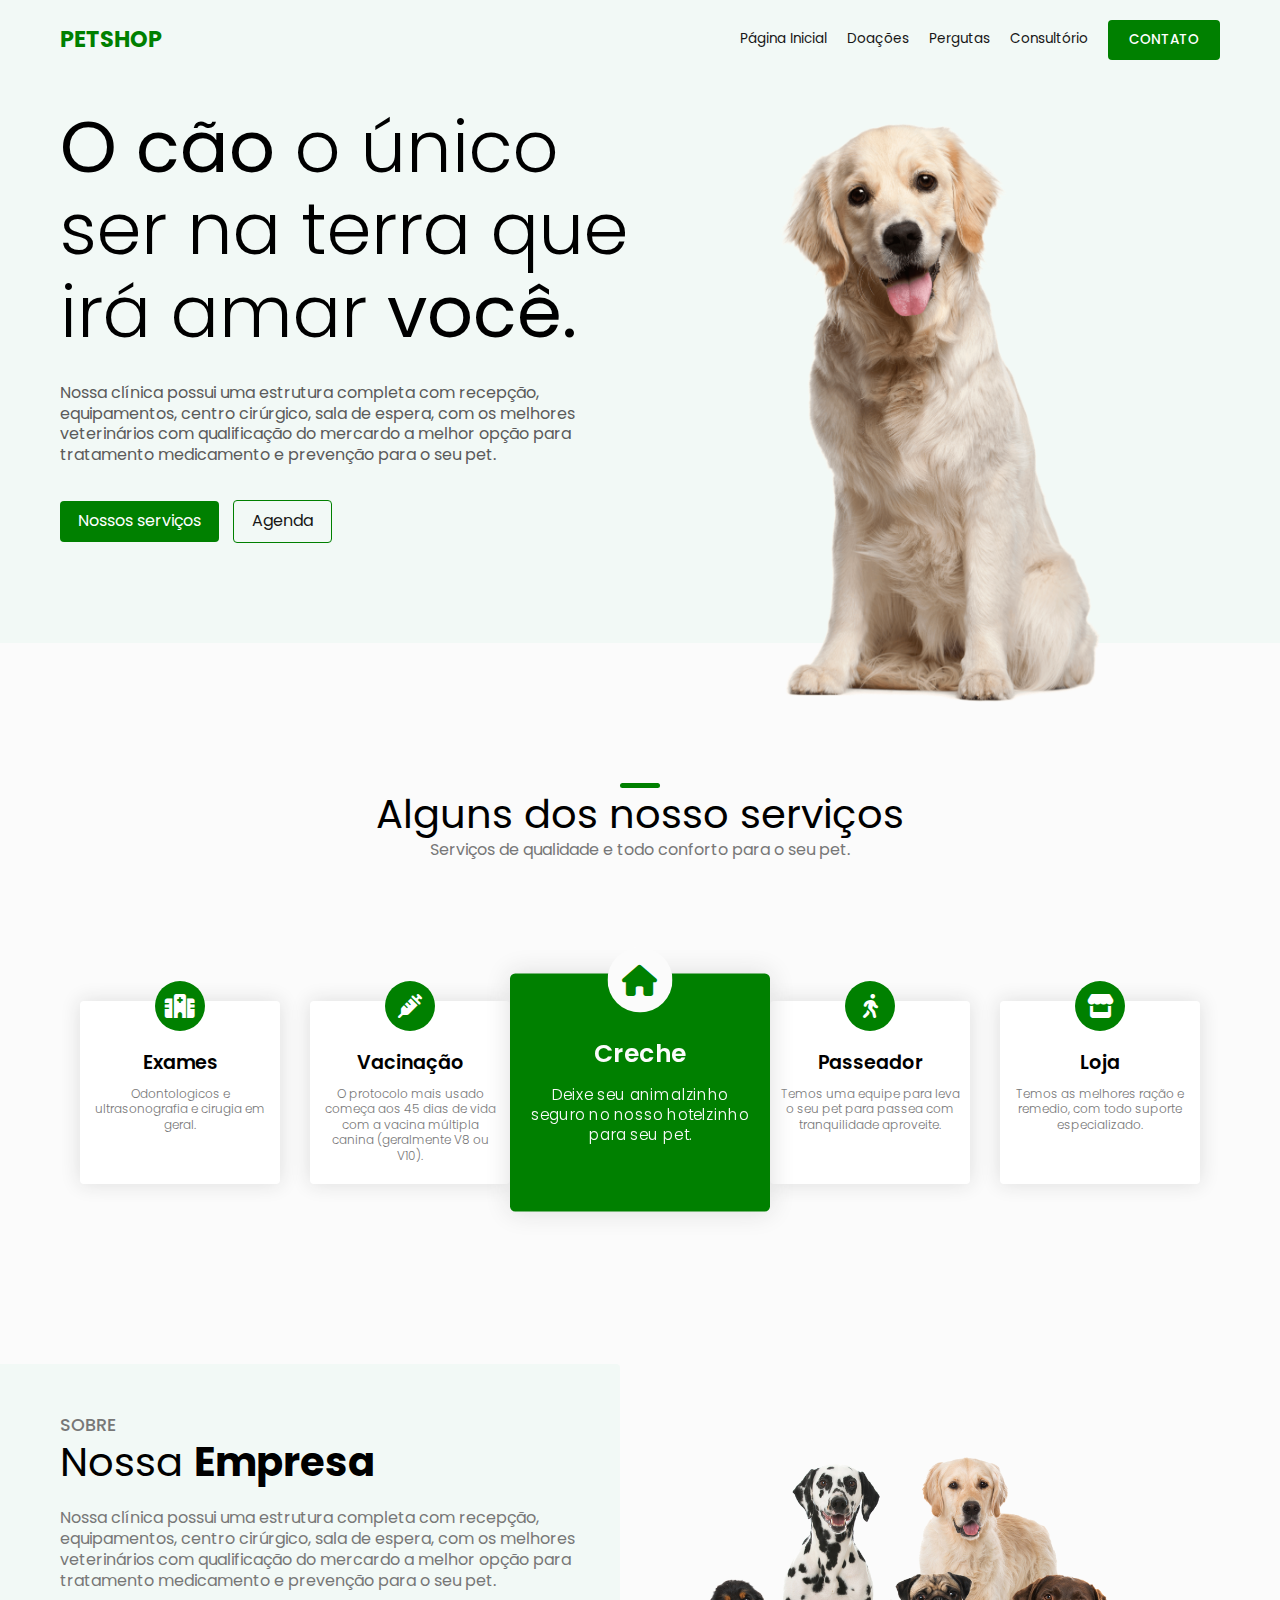
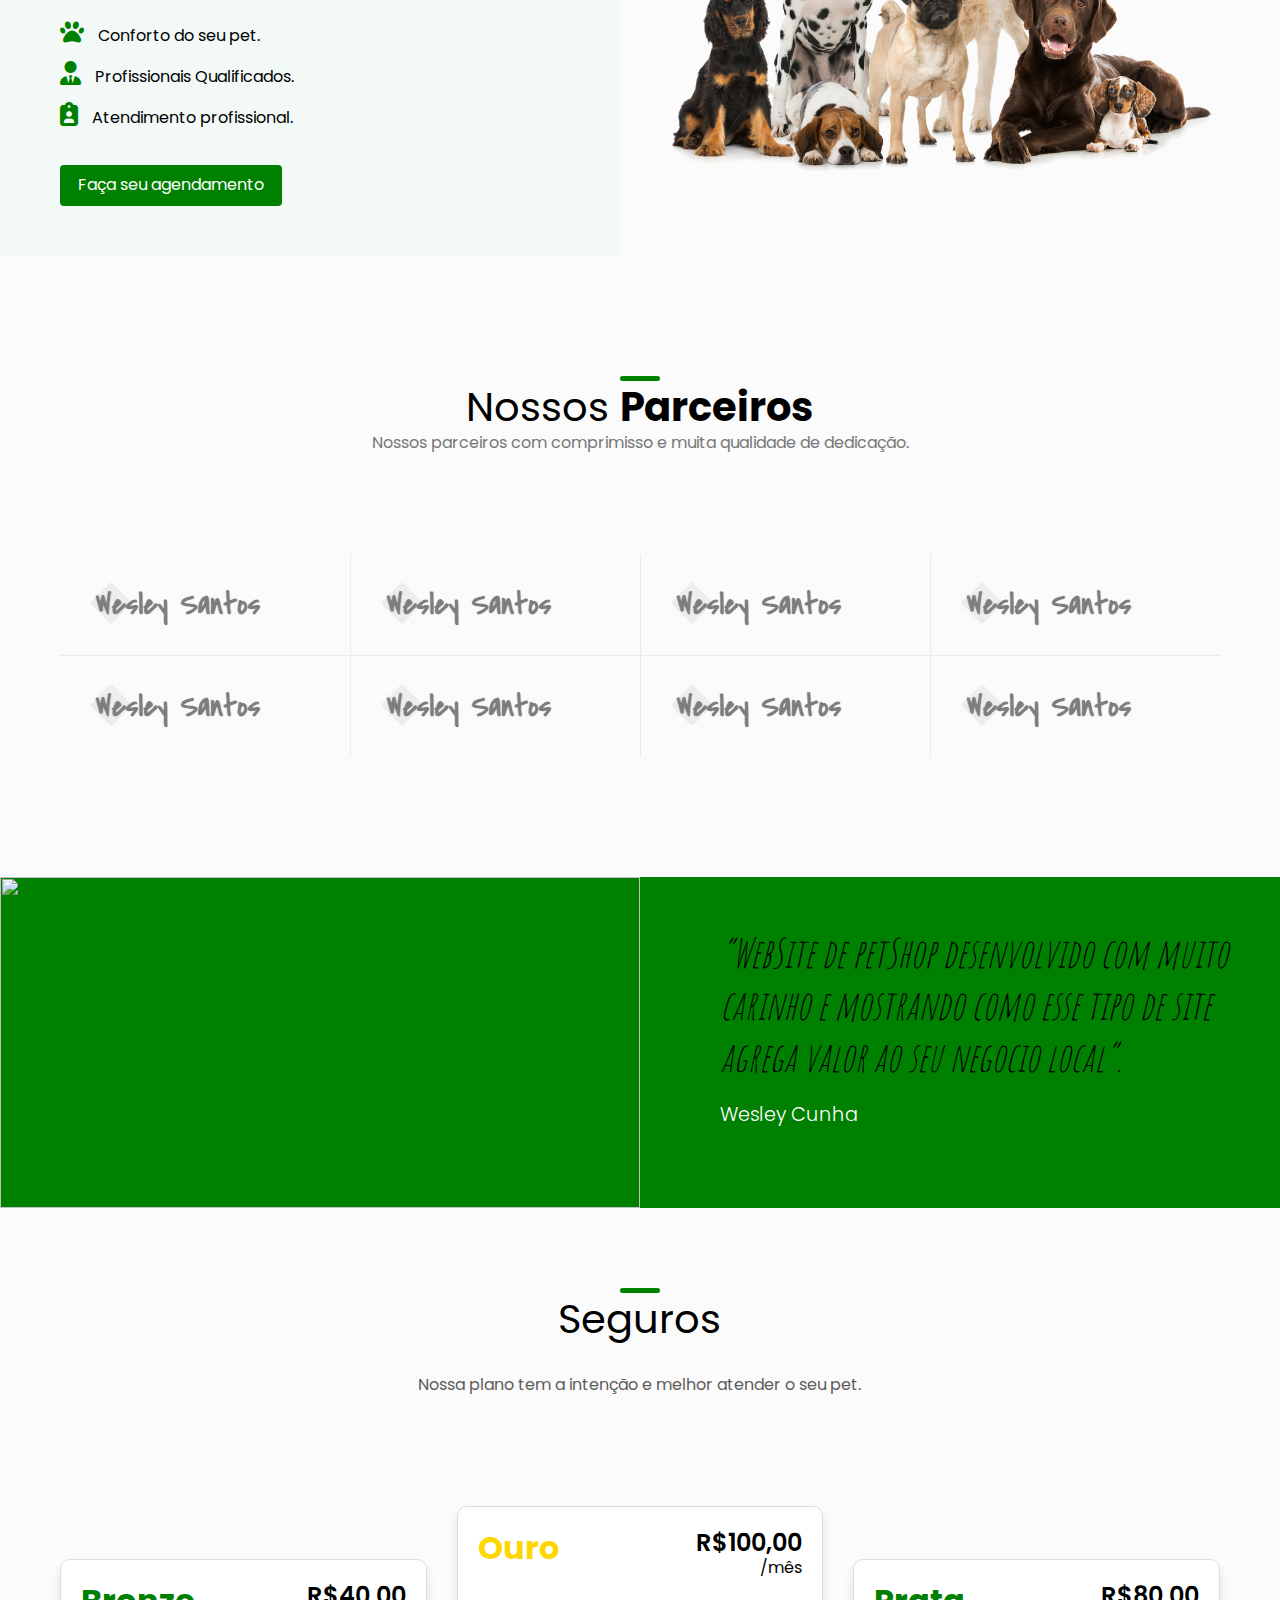
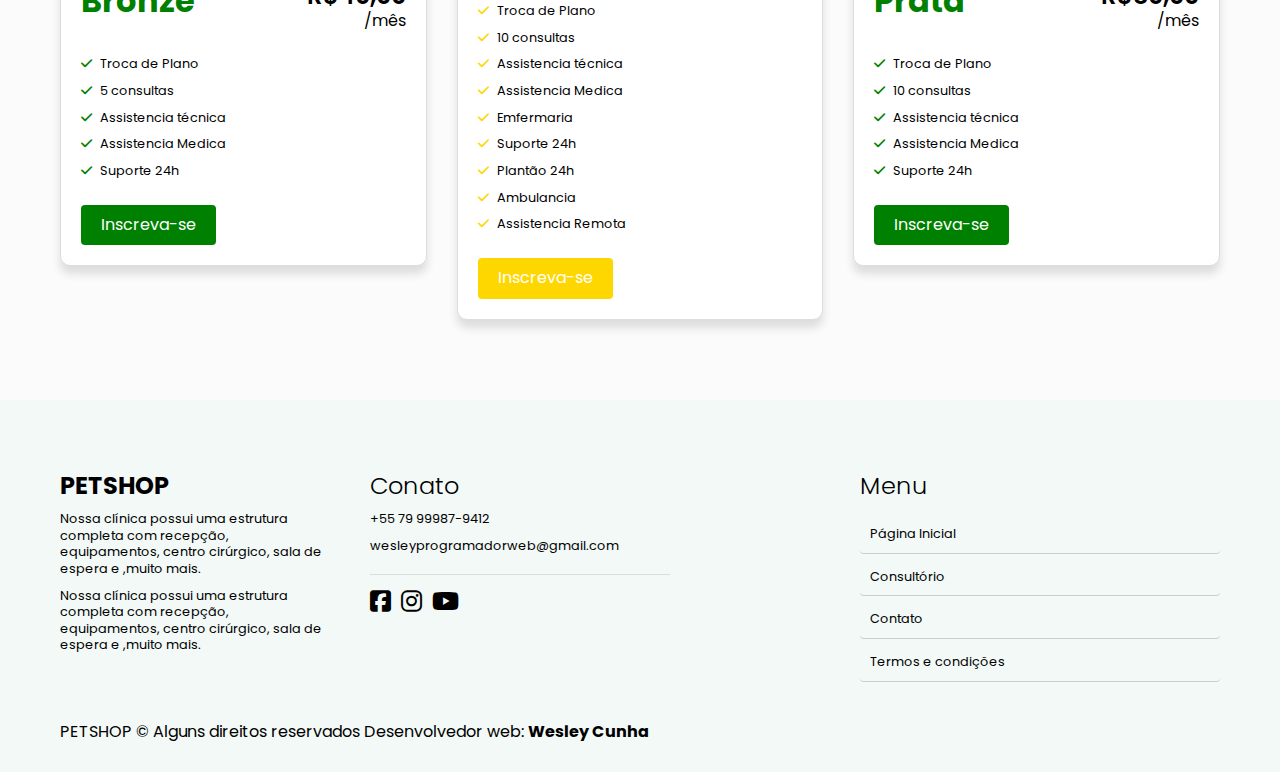
==== index.html @ 6fb5a064 "perguntas frequentes" ====
<!DOCTYPE html>
<html lang="pt-br">

<head>
    <meta charset="UTF-8">
    <meta name="viewport" content="width=device-width, initial-scale=1.0">
    <link rel="stylesheet" href="https://cdnjs.cloudflare.com/ajax/libs/font-awesome/6.1.1/css/all.min.css" />
    <link rel="stylesheet" href="./resources/css/style.dev.css">

    <title>petshop</title>
</head>

<body>
    <!--===== header =====-->
    <header class="header-bg">
        <div class="container header">
            <a href="./">
                <h1>petShop</h1>
                <!-- <img src="" alt="petshot"> -->
            </a>
            <!--===== menu principal =====-->
            <nav aria-label="Primaria">
                <ul class="header-menu-principal">
                    <li><a href="/">Página Inicial</a></li>
                    <li><a href="/doacoes.html">Doações</a></li>
                    <li><a href="/perguntas.html">Pergutas</a></li>
                    <li><a href="/">Consultório</a></li>
                    <li><a href="/">Contato</a></li>
                </ul>
            </nav>
            <!--===== icone menu hamburgue =====-->
            <nav class="menu-mobile">
                <div></div>
                <div></div>
                <div></div>
            </nav>
        </div>
    </header>
    <!--===== main =====-->
    <main>
        <!--===== introdução =====-->
        <div class="introducao-bg">
            <div class="introducao">
                <div class="introducao-conteudo">
                    <h1><strong>O cão</strong> o único ser na terra que irá amar <strong>você.</strong></h1>
                    <p>Nossa clínica possui uma estrutura completa com recepção, equipamentos, centro cirúrgico, sala de espera, com os melhores veterinários com qualificação do mercardo a melhor opção para tratamento medicamento e prevenção para o seu pet.</p>
                    <div class="introducao-links">
                        <a href="#" class="btn btn-primario">Nossos serviços</a>
                        <a href="#" class="btn btn-secundario">Agenda</a>
                    </div>
                </div>
                <div>
                    <img src="./resources/img/dog.png" alt="">
                </div>
            </div>
        </div>
        <article class="container container-servicos">
            <h2>Alguns dos nosso serviços</h2>
            <p>Serviços de qualidade e todo conforto para o seu pet.</p>
            <ul class="lista-servicos">
                <li>
                    <i class="fa-solid fa-hospital"></i>
                    <h3>Exames</h3>
                    <p>Odontologicos e ultrasonografia e cirugia em geral.</p>
                </li>
                <li>
                    <i class="fa-solid fa-syringe"></i>
                    <h3>Vacinação</h3>
                    <p>O protocolo mais usado começa aos 45 dias de vida com a vacina múltipla canina (geralmente V8 ou V10).</p>
                </li>
                <li>
                    <i class="fa-solid fa-house"></i>
                    <h3>Creche</h3>
                    <p>Deixe seu animalzinho seguro no nosso hotelzinho para seu pet.</p>
                </li>
                <li>
                    <i class="fa-solid fa-person-walking"></i>
                    <h3>Passeador</h3>
                    <p>Temos uma equipe para leva o seu pet para passea com tranquilidade aproveite.</p>
                </li>
                <li>
                    <i class="fa-solid fa-store"></i>
                    <h3>Loja</h3>
                    <p>Temos as melhores ração e remedio, com todo suporte especializado.</p>
                </li>
            </ul>
        </article>
        <article class="empresa-bg">
            <div class="container empresa">
                <div class="empresa-conteudo">
                    <span>Sobre</span>
                    <h2>Nossa <strong>Empresa</strong></h2>
                    <p>Nossa clínica possui uma estrutura completa com recepção, equipamentos, centro cirúrgico, sala de espera, com os melhores veterinários com qualificação do mercardo a melhor opção para tratamento medicamento e prevenção para o seu pet.</p>
                    <ul class="empresa-vantagens-item">
                        <li><i class="fa-solid fa-paw"></i> Conforto do seu pet.</li>
                        <li><i class="fa-solid fa-user-tie"></i> Profissionais Qualificados.</li>
                        <li><i class="fa-solid fa-clipboard-user"></i> Atendimento profissional.</li>
                    </ul>
                    <a class="btn btn-primario" href="">Faça seu agendamento</a>
                </div>
                <div class="empresa-img">
                    <img src="./resources/img/grupo-pet.png" alt="">
                </div>
            </div>
        </article>
        <article class="parceiros-bg">
            <div class="container parceiros">
                <h2>Nossos <strong>Parceiros</strong></h2>
                <p>Nossos parceiros com comprimisso e muita qualidade de dedicação.</p>
                <ul>
                    <li><img src="resources/img/parceiro.jpg" alt=""></li>
                    <li><img src="resources/img/parceiro.jpg" alt=""></li>
                    <li><img src="resources/img/parceiro.jpg" alt=""></li>
                    <li><img src="resources/img/parceiro.jpg" alt=""></li>
                    <li><img src="resources/img/parceiro.jpg" alt=""></li>
                    <li><img src="resources/img/parceiro.jpg" alt=""></li>
                    <li><img src="resources/img/parceiro.jpg" alt=""></li>
                    <li><img src="resources/img/parceiro.jpg" alt=""></li>
                </ul>
            </div>
        </article>
        <article class="depoimentos">
            <div>
                <img src="./resources/img/seguro1.jpg" alt="">
            </div>
            <div class="depoimentos-conteudo">
                <blockquote>
                    <p>
                        <span>“</span>WebSite de petShop desenvolvido com muito carinho e mostrando como esse tipo de site agrega valor ao seu negocio local<span>”</span>.
                    </p>
                </blockquote>
                <span>Wesley Cunha</span>
            </div>
        </article>
        <article class="seguros-bg">
            <div class="container seguros">
                <h2>Seguros</h2>
                <p>Nossa plano tem a intenção e melhor atender o seu pet.</p>
                <div class="seguros-item">
                    <h3>Bronze</h3>
                    <span class="preco">R$40,00<span class="mes">/mês</span></span>
                    <ul>
                        <li><i class="fa-solid fa-check"></i>Troca de Plano</li>
                        <li><i class="fa-solid fa-check"></i>5 consultas</li>
                        <li><i class="fa-solid fa-check"></i>Assistencia técnica</li>
                        <li><i class="fa-solid fa-check"></i>Assistencia Medica</li>
                        <li><i class="fa-solid fa-check"></i>Suporte 24h</li>
                    </ul>
                    <a href="">Inscreva-se</a>
                </div>
                <div class="seguros-item  class-gold">
                    <h3 class="gold">Ouro</h3>
                    <span class="preco">R$100,00<span class="mes">/mês</span></span>
                    <ul>
                        <li><i class="fa-solid fa-check gold"></i>Troca de Plano</li>
                        <li><i class="fa-solid fa-check gold"></i>10 consultas</li>
                        <li><i class="fa-solid fa-check gold"></i>Assistencia técnica</li>
                        <li><i class="fa-solid fa-check gold"></i>Assistencia Medica</li>
                        <li><i class="fa-solid fa-check gold"></i>Emfermaria</li>
                        <li><i class="fa-solid fa-check gold"></i>Suporte 24h</li>
                        <li><i class="fa-solid fa-check gold"></i>Plantão 24h</li>
                        <li><i class="fa-solid fa-check gold"></i>Ambulancia</li>
                        <li><i class="fa-solid fa-check gold"></i>Assistencia Remota</li>
                    </ul>
                    <a class="ouro" href="">Inscreva-se</a>
                </div>
                <div class="seguros-item">
                    <h3>Prata</h3>
                    <span class="preco">R$80,00<span class="mes">/mês</span></span>
                    <ul>
                        <li><i class="fa-solid fa-check"></i>Troca de Plano</li>
                        <li><i class="fa-solid fa-check"></i>10 consultas</li>
                        <li><i class="fa-solid fa-check"></i>Assistencia técnica</li>
                        <li><i class="fa-solid fa-check"></i>Assistencia Medica</li>
                        <li><i class="fa-solid fa-check"></i>Suporte 24h</li>
                    </ul>
                    <a href="">Inscreva-se</a>
                </div>
            </div>
        </article>
    </main>
    <footer class="footer-bg">
        <div class="container footer">
            <div class="footer-logo">
                <h2>PETSHOP</h2>
                <p>Nossa clínica possui uma estrutura completa com recepção, equipamentos, centro cirúrgico, sala de espera e ,muito mais.</p>
                <p>Nossa clínica possui uma estrutura completa com recepção, equipamentos, centro cirúrgico, sala de espera e ,muito mais.</p>
            </div>
            <div class="footer-contato">
                <h2>Conato</h2>
                <ul>
                    <li>
                        <a href="tel:+55799999879412"></a>+55 79 99987-9412</li>
                    <li>
                        <a href="mailto:wesleyprogramadorweb@gmail.com"></a>wesleyprogramadorweb@gmail.com</li>
                    <li></li>
                </ul>
                <div class="footer-redes">
                    <a href=""><i class="fa-brands fa-facebook-square"></i></a>
                    <a href=""><i class="fa-brands fa-instagram"></i></a>
                    <a href=""><i class="fa-brands fa-youtube"></i></a>
                </div>
            </div>
            <div class="footer-menu">
                <h2>Menu</h2>
                <li><a href="/">Página Inicial</a></li>
                <li><a href="/">Consultório</a></li>
                <li><a href="/">Contato</a></li>
                <li><a href="/termos.html">Termos e condições</a></li>
            </div>
            <div class="footer-copy">PETSHOP © Alguns direitos reservados Desenvolvedor web: <strong>Wesley Cunha</strong></div>
        </div>
    </footer>
</body>

</html>
---- resources/css/style.dev.css ----
/* home */

@import "reset.css";
@import "header.css";
@import "introducao.css";
@import "servicos.css";
@import "empresa.css";
@import "parceiros.css";
@import "depoimentos.css";
@import "seguros.css";
@import "footer.css";

/* termos */

@import "termos.css";

/* termos */

@import "doacoes.css";

/* termos */

@import "perguntas.css";
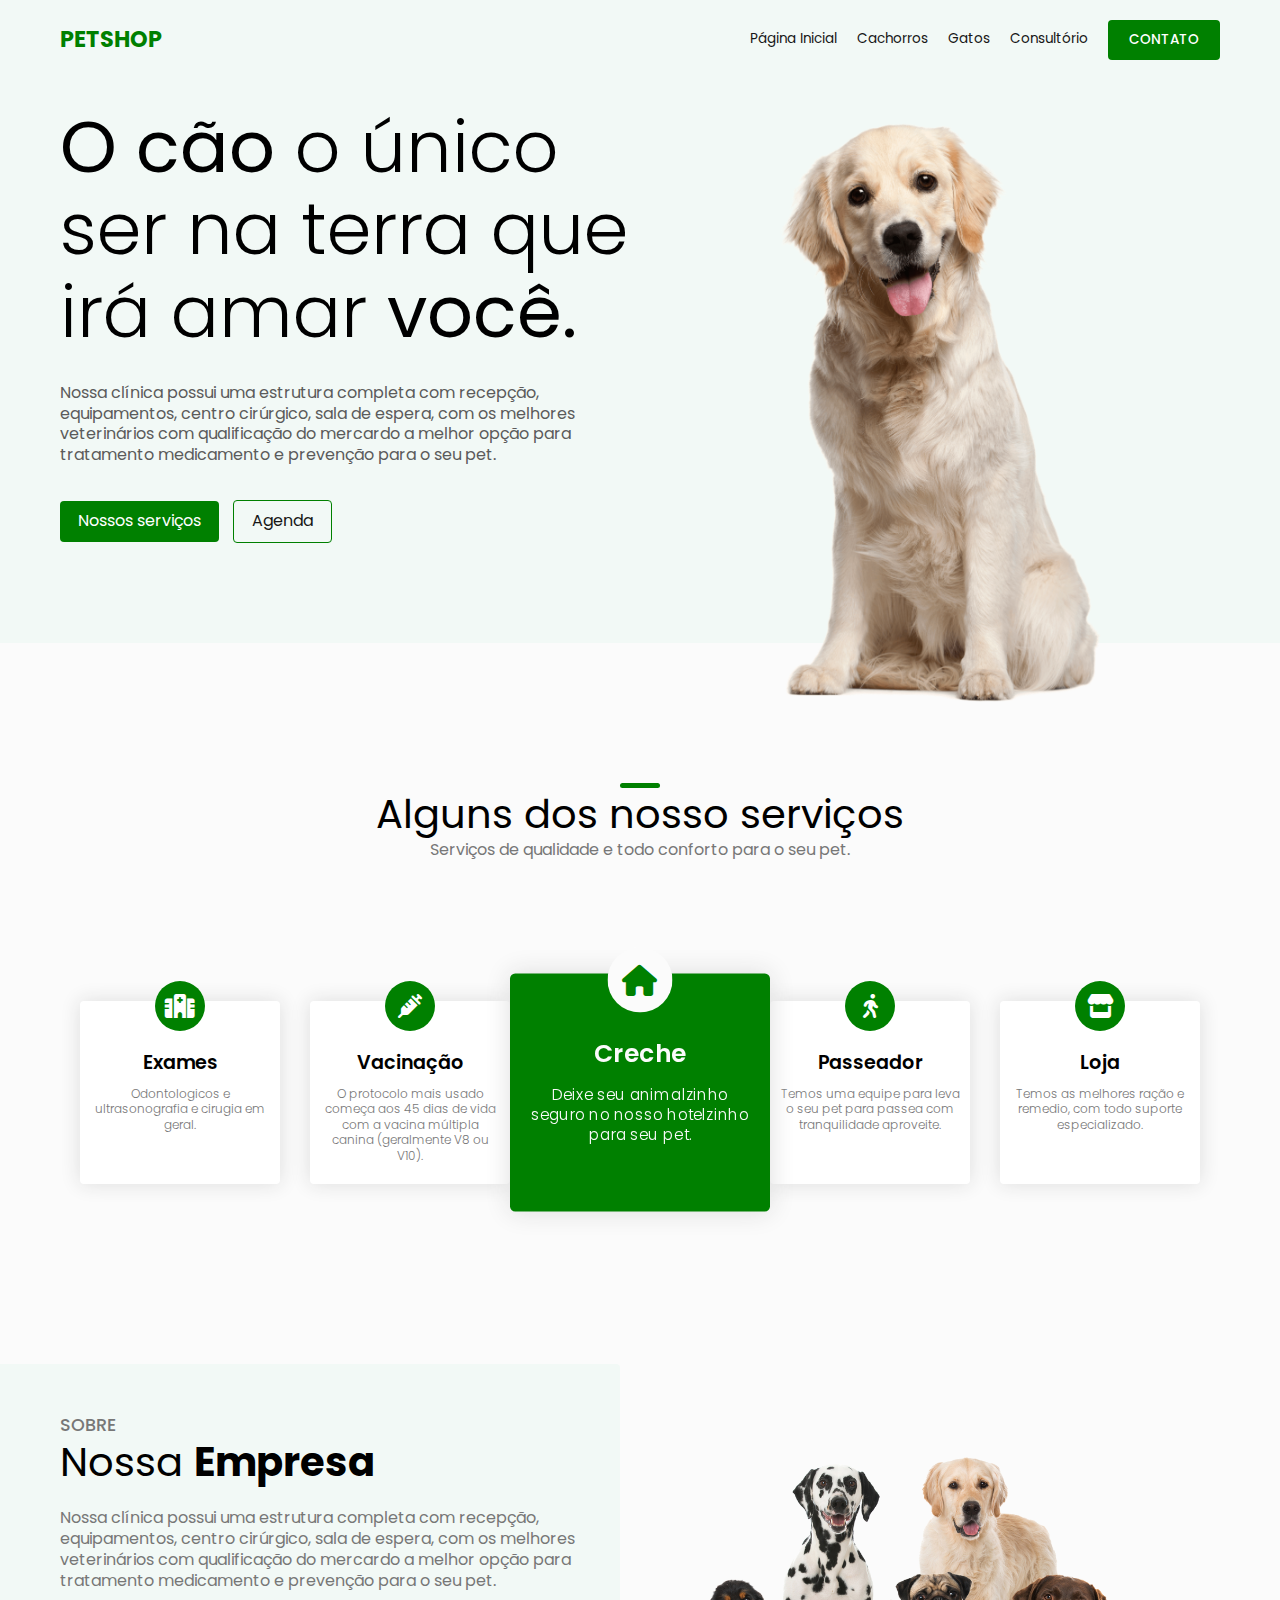
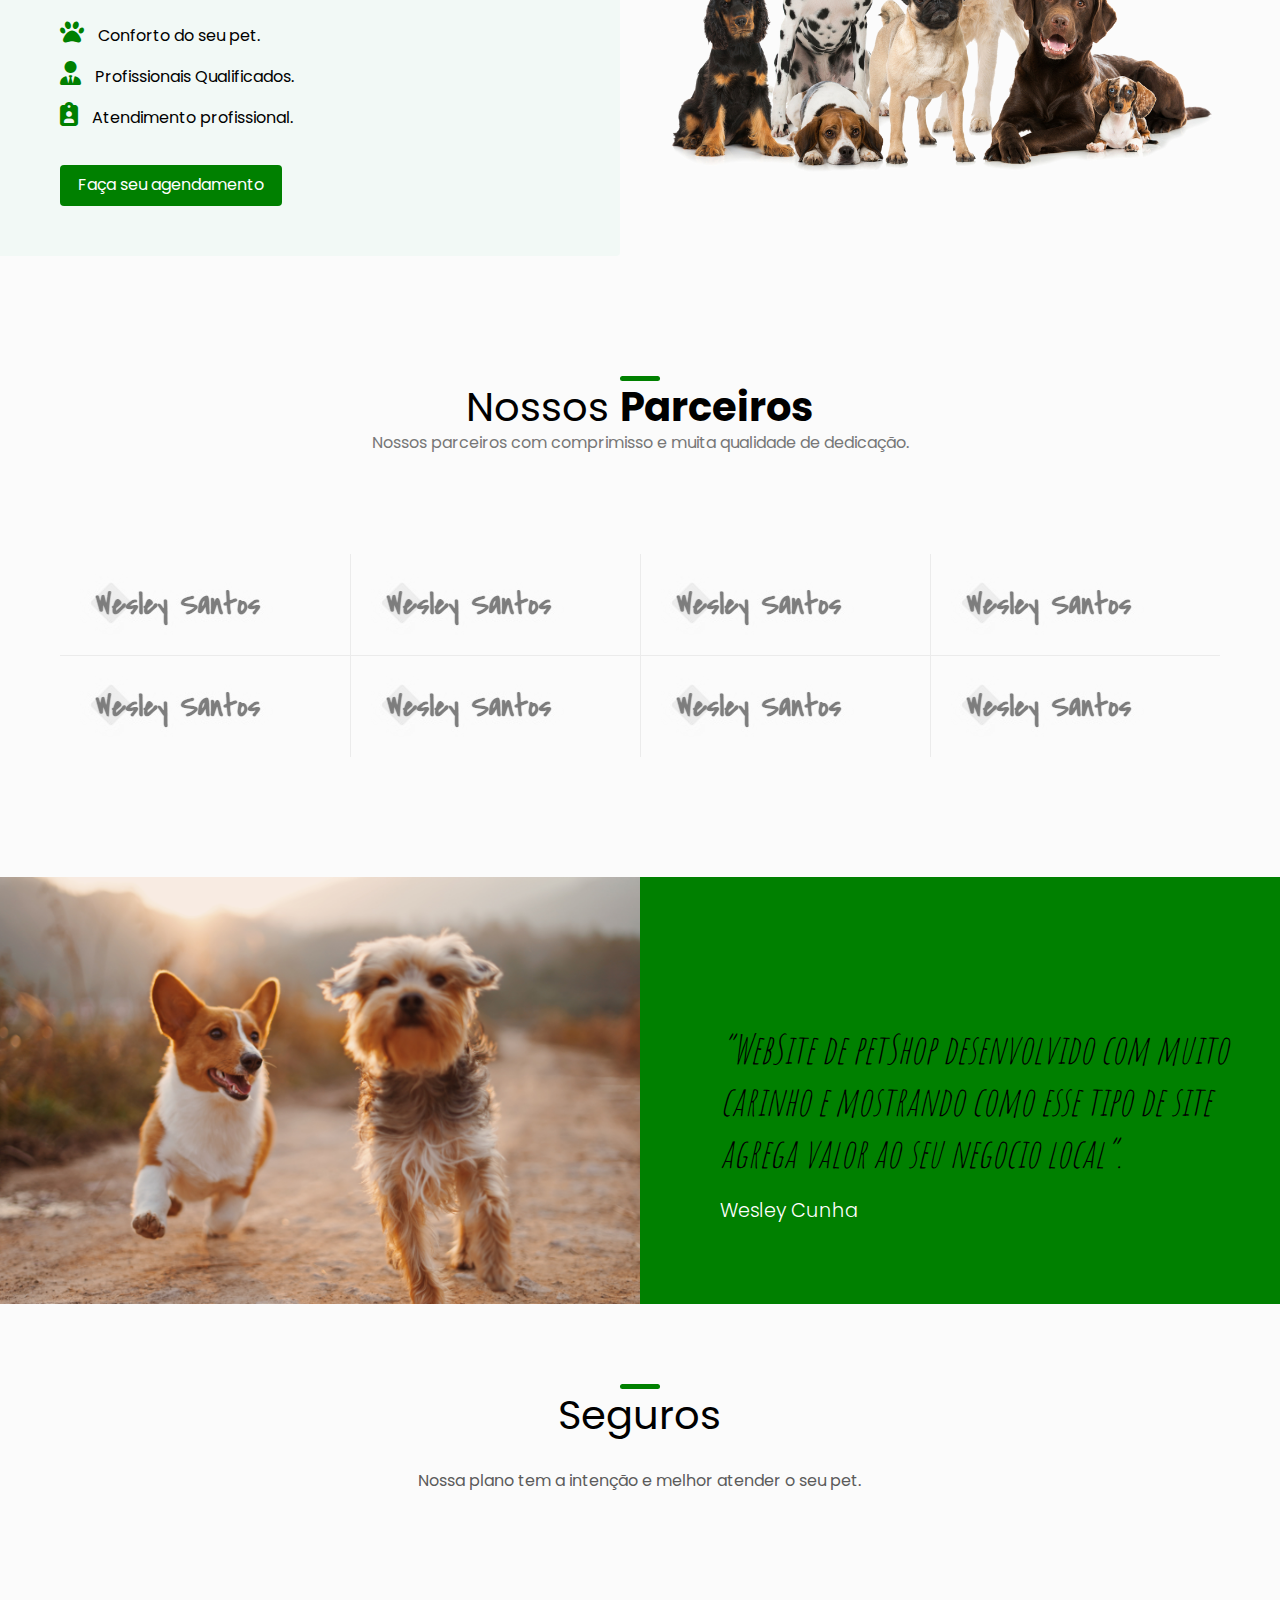
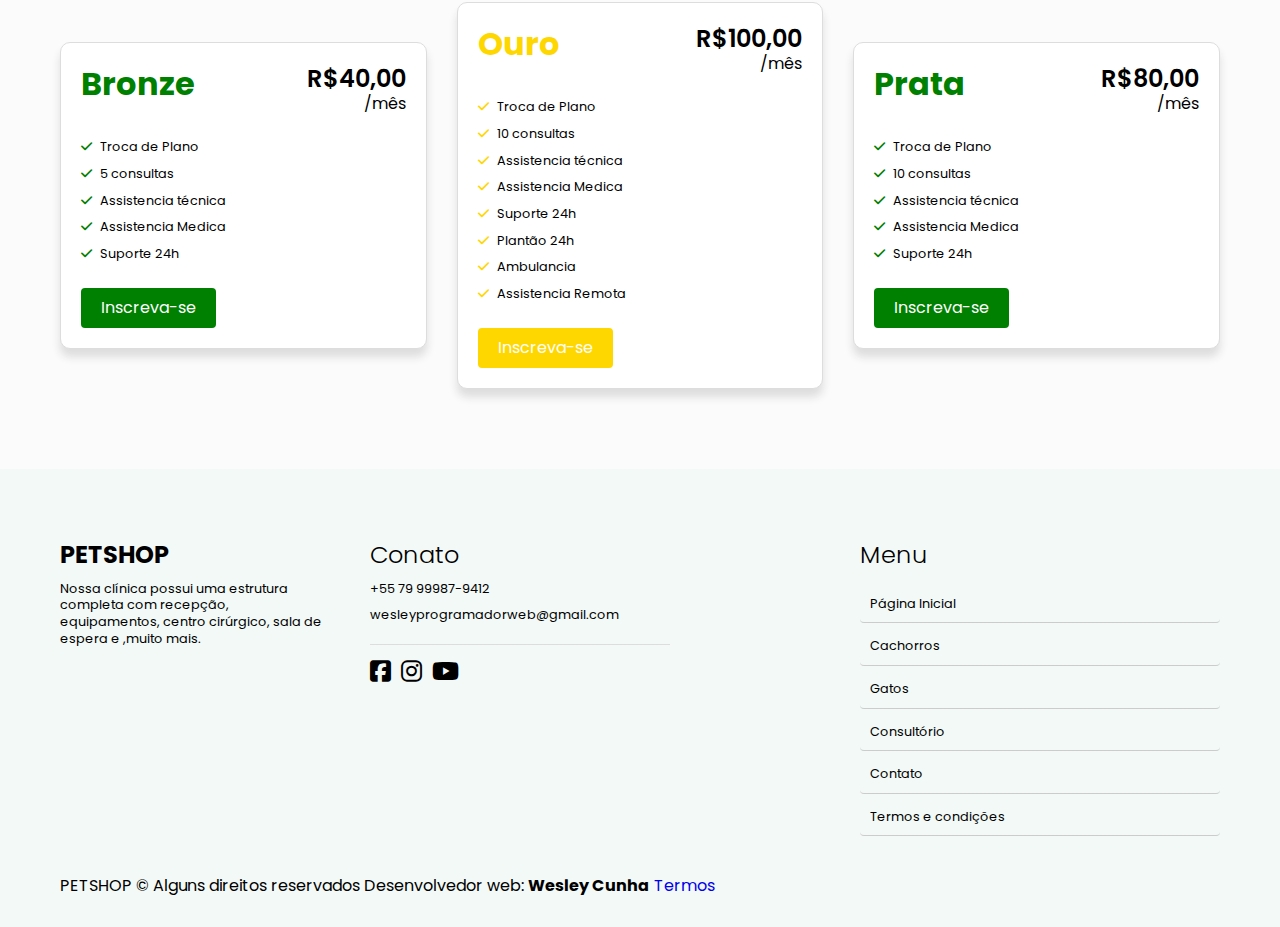
==== commit 5bb6d1a7: "criado a pagina termos" ====
--- a/index.html
+++ b/index.html
@@ -22,8 +22,8 @@
             <nav aria-label="Primaria">
                 <ul class="header-menu-principal">
                     <li><a href="/">Página Inicial</a></li>
-                    <li><a href="/doacoes.html">Doações</a></li>
-                    <li><a href="/perguntas.html">Pergutas</a></li>
+                    <li><a href="/">Cachorros</a></li>
+                    <li><a href="/">Gatos</a></li>
                     <li><a href="/">Consultório</a></li>
                     <li><a href="/">Contato</a></li>
                 </ul>
@@ -121,7 +121,7 @@
         </article>
         <article class="depoimentos">
             <div>
-                <img src="./resources/img/seguro1.jpg" alt="">
+                <img src="./resources/img/bg-depoimentos.jpg" alt="">
             </div>
             <div class="depoimentos-conteudo">
                 <blockquote>
@@ -148,7 +148,7 @@
                     </ul>
                     <a href="">Inscreva-se</a>
                 </div>
-                <div class="seguros-item  class-gold">
+                <div class="seguros-item">
                     <h3 class="gold">Ouro</h3>
                     <span class="preco">R$100,00<span class="mes">/mês</span></span>
                     <ul>
@@ -156,7 +156,6 @@
                         <li><i class="fa-solid fa-check gold"></i>10 consultas</li>
                         <li><i class="fa-solid fa-check gold"></i>Assistencia técnica</li>
                         <li><i class="fa-solid fa-check gold"></i>Assistencia Medica</li>
-                        <li><i class="fa-solid fa-check gold"></i>Emfermaria</li>
                         <li><i class="fa-solid fa-check gold"></i>Suporte 24h</li>
                         <li><i class="fa-solid fa-check gold"></i>Plantão 24h</li>
                         <li><i class="fa-solid fa-check gold"></i>Ambulancia</li>
@@ -179,38 +178,37 @@
             </div>
         </article>
     </main>
-    <footer class="footer-bg">
-        <div class="container footer">
-            <div class="footer-logo">
-                <h2>PETSHOP</h2>
-                <p>Nossa clínica possui uma estrutura completa com recepção, equipamentos, centro cirúrgico, sala de espera e ,muito mais.</p>
-                <p>Nossa clínica possui uma estrutura completa com recepção, equipamentos, centro cirúrgico, sala de espera e ,muito mais.</p>
-            </div>
-            <div class="footer-contato">
-                <h2>Conato</h2>
-                <ul>
-                    <li>
-                        <a href="tel:+55799999879412"></a>+55 79 99987-9412</li>
-                    <li>
-                        <a href="mailto:wesleyprogramadorweb@gmail.com"></a>wesleyprogramadorweb@gmail.com</li>
-                    <li></li>
-                </ul>
-                <div class="footer-redes">
-                    <a href=""><i class="fa-brands fa-facebook-square"></i></a>
-                    <a href=""><i class="fa-brands fa-instagram"></i></a>
-                    <a href=""><i class="fa-brands fa-youtube"></i></a>
-                </div>
-            </div>
-            <div class="footer-menu">
-                <h2>Menu</h2>
-                <li><a href="/">Página Inicial</a></li>
-                <li><a href="/">Consultório</a></li>
-                <li><a href="/">Contato</a></li>
-                <li><a href="/termos.html">Termos e condições</a></li>
-            </div>
-            <div class="footer-copy">PETSHOP © Alguns direitos reservados Desenvolvedor web: <strong>Wesley Cunha</strong></div>
-        </div>
-    </footer>
+<footer class="footer-bg">
+    <div class="container footer">
+        <div class="footer-logo">
+            <h2>PETSHOP</h2>
+            <p>Nossa clínica possui uma estrutura completa com recepção, equipamentos, centro cirúrgico, sala de espera e ,muito mais.</p>
+        </div>
+        <div class="footer-contato">
+            <h2>Conato</h2>
+            <ul>
+                <li><a href="tel:+55799999879412"></a>+55 79 99987-9412</li>
+                <li><a href="mailto:wesleyprogramadorweb@gmail.com"></a>wesleyprogramadorweb@gmail.com</li>
+                <li></li>
+            </ul>
+            <div class="footer-redes">
+                <a href=""><i class="fa-brands fa-facebook-square"></i></a>
+                <a href=""><i class="fa-brands fa-instagram"></i></a>
+                <a href=""><i class="fa-brands fa-youtube"></i></a>
+            </div>
+        </div>
+        <div class="footer-menu">
+            <h2>Menu</h2>
+            <li><a href="/">Página Inicial</a></li>
+            <li><a href="/">Cachorros</a></li>
+            <li><a href="/">Gatos</a></li>
+            <li><a href="/">Consultório</a></li>
+            <li><a href="/">Contato</a></li>
+            <li><a href="/termos.html">Termos e condições</a></li>
+        </div>
+        <div class="footer-copy">PETSHOP © Alguns direitos reservados Desenvolvedor web: <strong>Wesley Cunha</strong> <a href="?url=termos">Termos</a></div>
+    </div>
+</footer>
 </body>
 
 </html>--- a/resources/css/style.dev.css
+++ b/resources/css/style.dev.css
@@ -1,5 +1,4 @@
 /* home */
-
 @import "reset.css";
 @import "header.css";
 @import "introducao.css";
@@ -11,13 +10,4 @@
 @import "footer.css";
 
 /* termos */
-
-@import "termos.css";
-
-/* termos */
-
-@import "doacoes.css";
-
-/* termos */
-
-@import "perguntas.css";+@import "termos.css";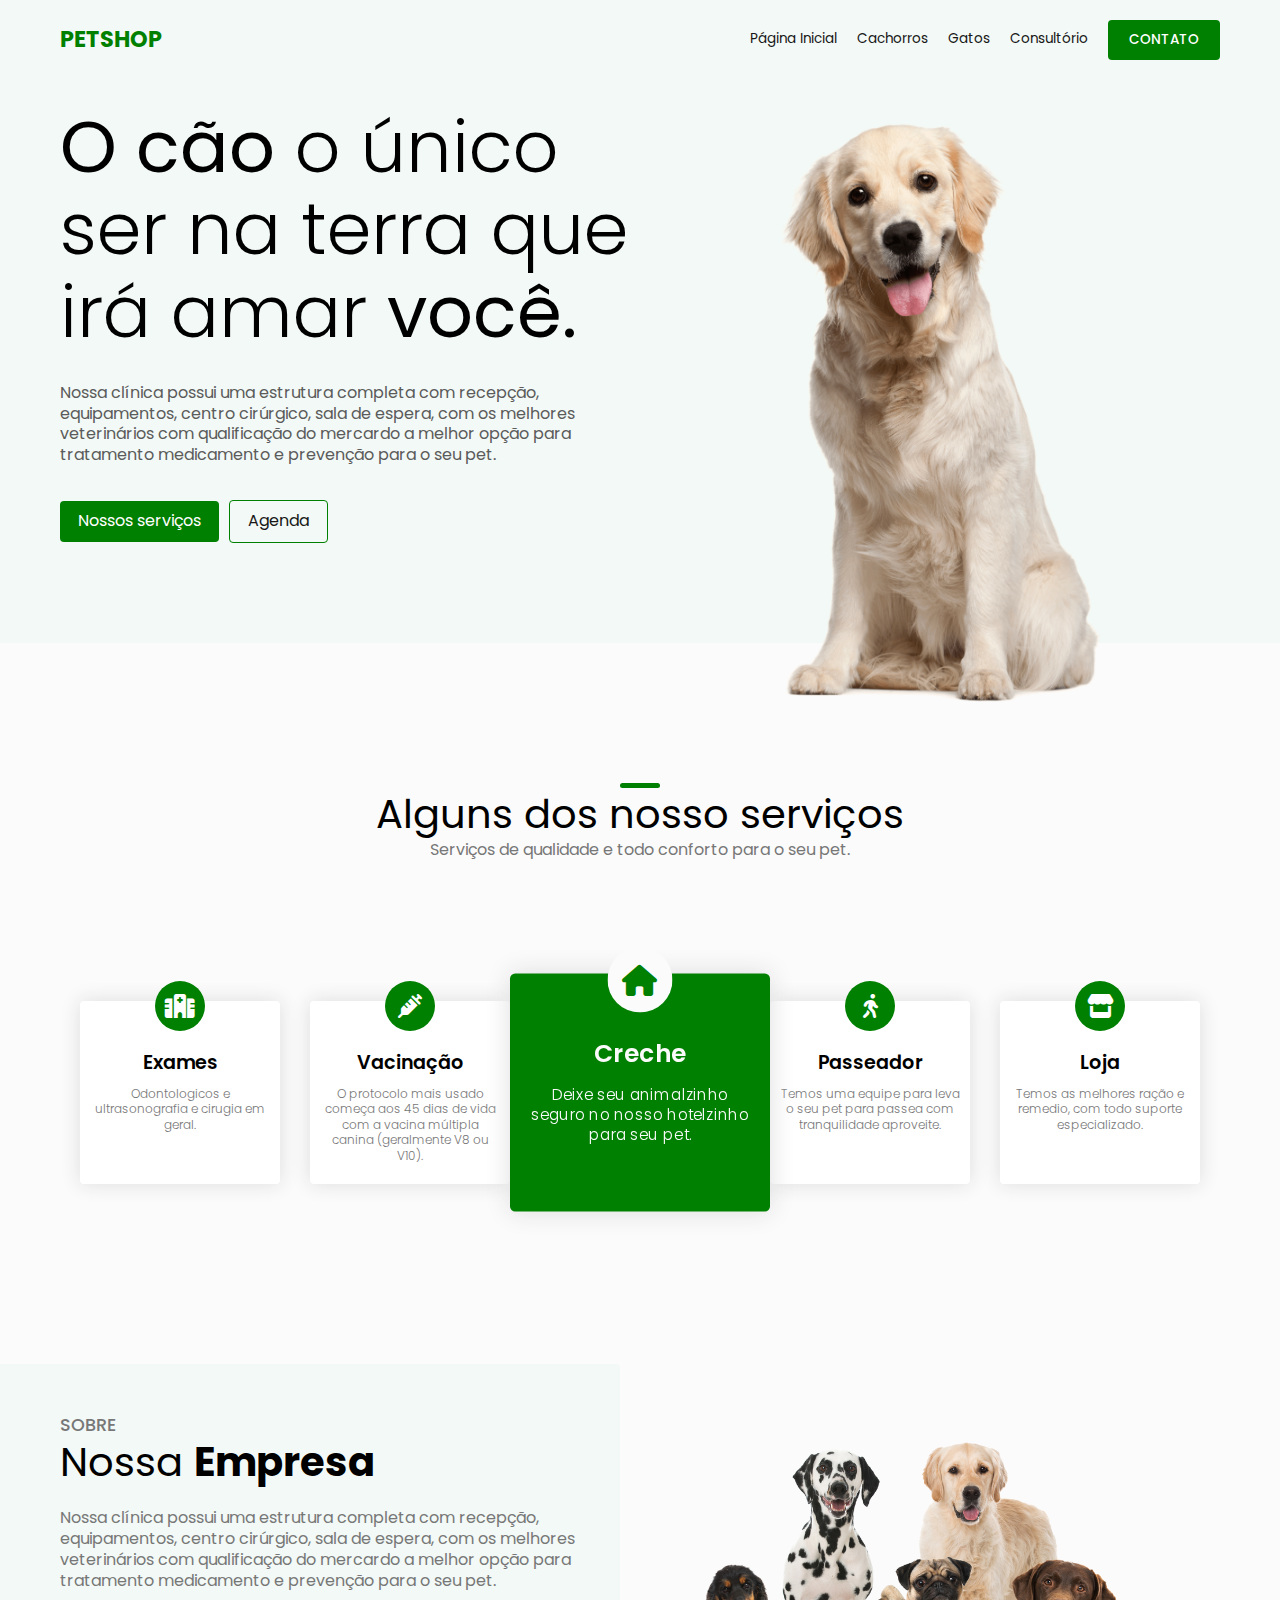
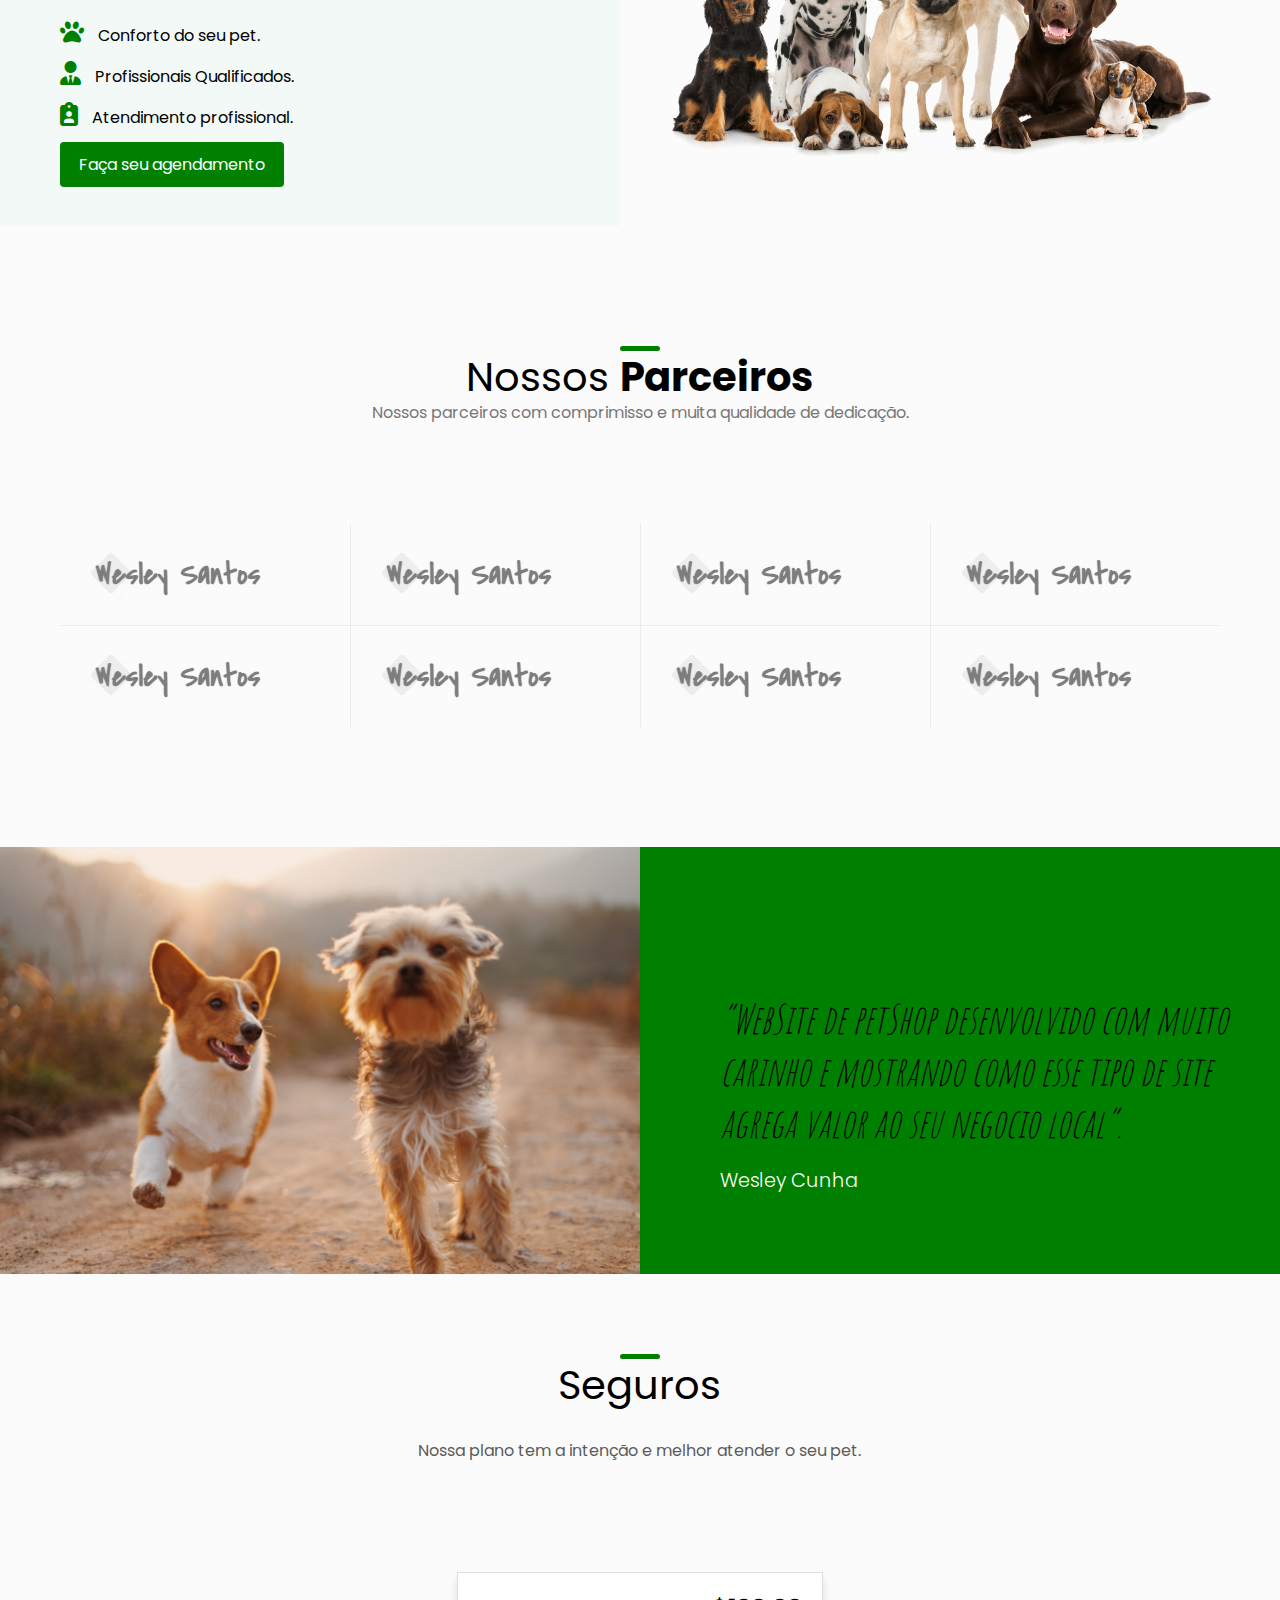
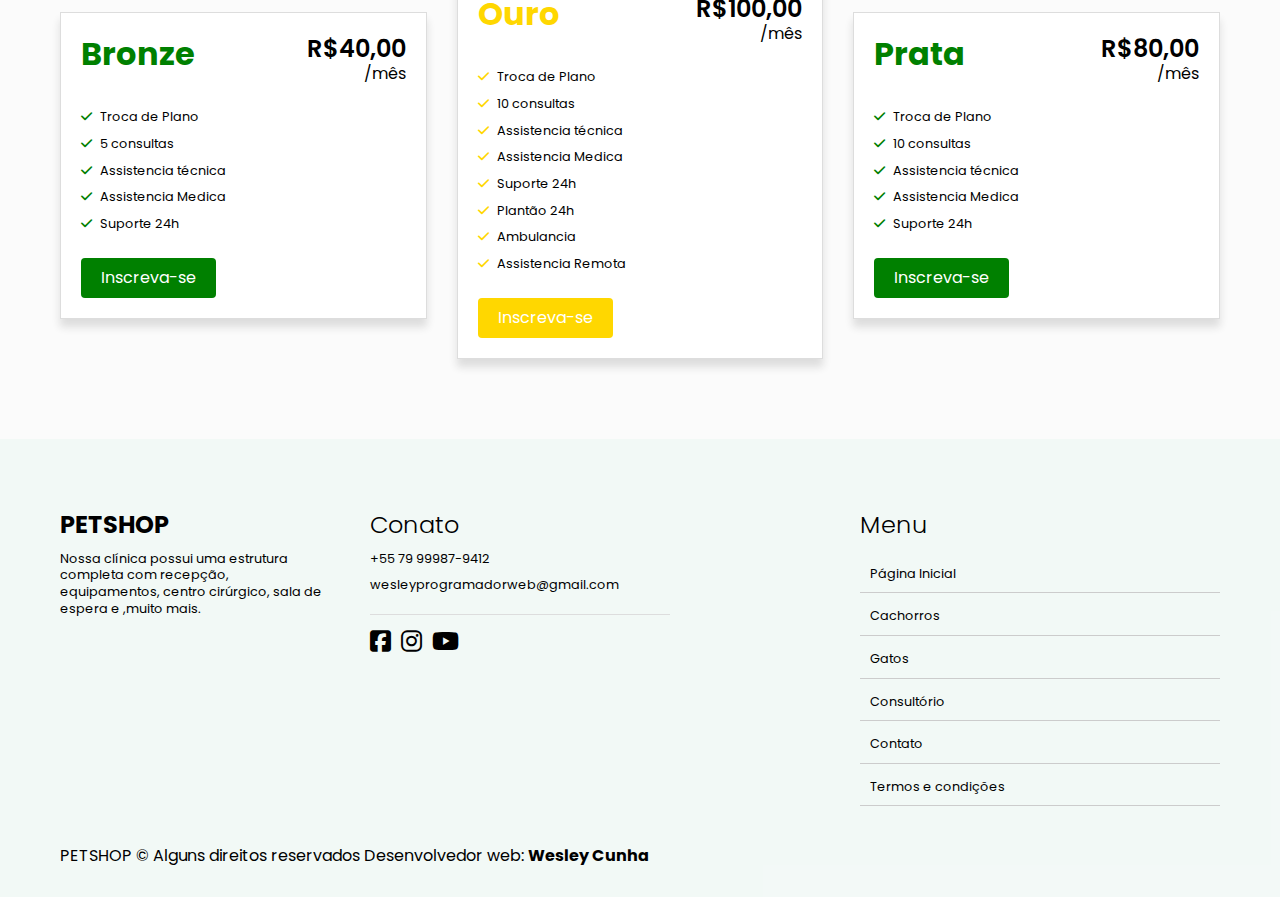
==== commit eaa6b0a6: "alteracao geral no projeto" ====
--- a/index.html
+++ b/index.html
@@ -206,7 +206,7 @@
             <li><a href="/">Contato</a></li>
             <li><a href="/termos.html">Termos e condições</a></li>
         </div>
-        <div class="footer-copy">PETSHOP © Alguns direitos reservados Desenvolvedor web: <strong>Wesley Cunha</strong> <a href="?url=termos">Termos</a></div>
+        <div class="footer-copy">PETSHOP © Alguns direitos reservados Desenvolvedor web: <strong>Wesley Cunha</strong></div>
     </div>
 </footer>
 </body>
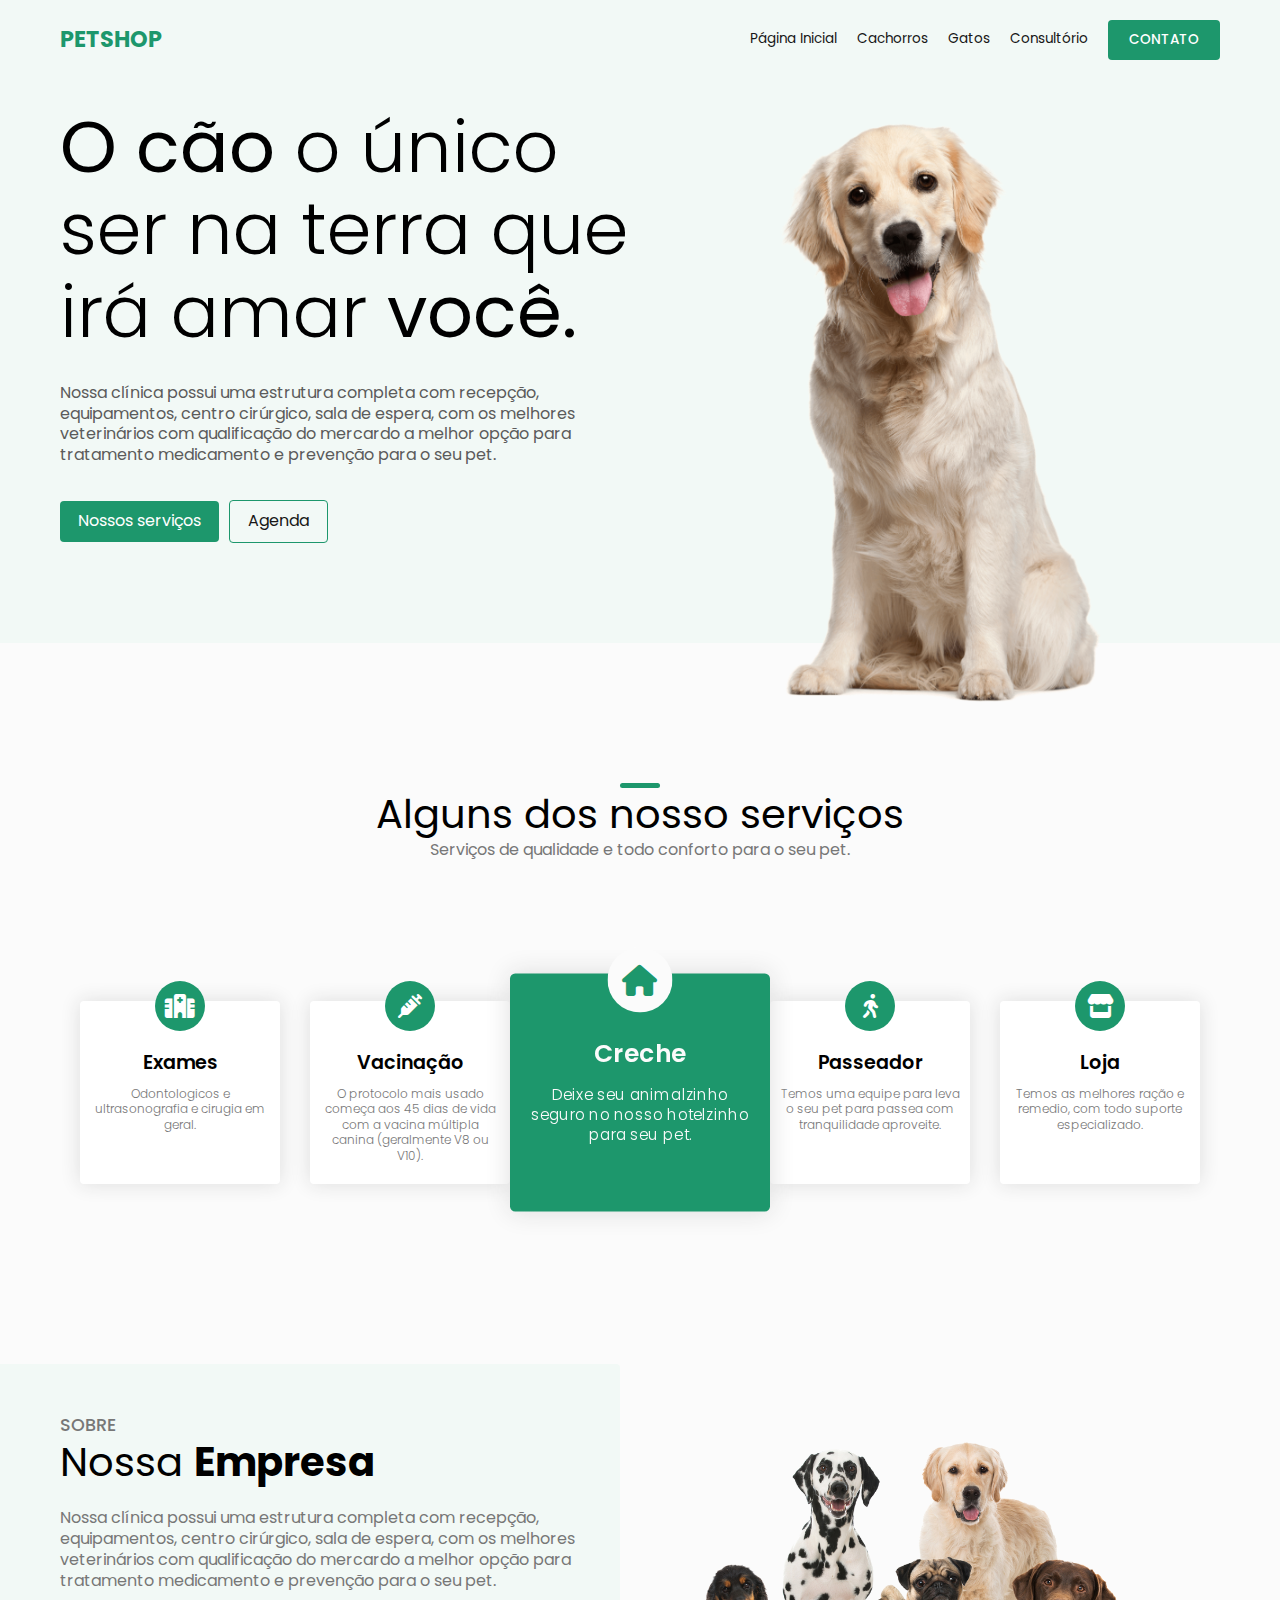
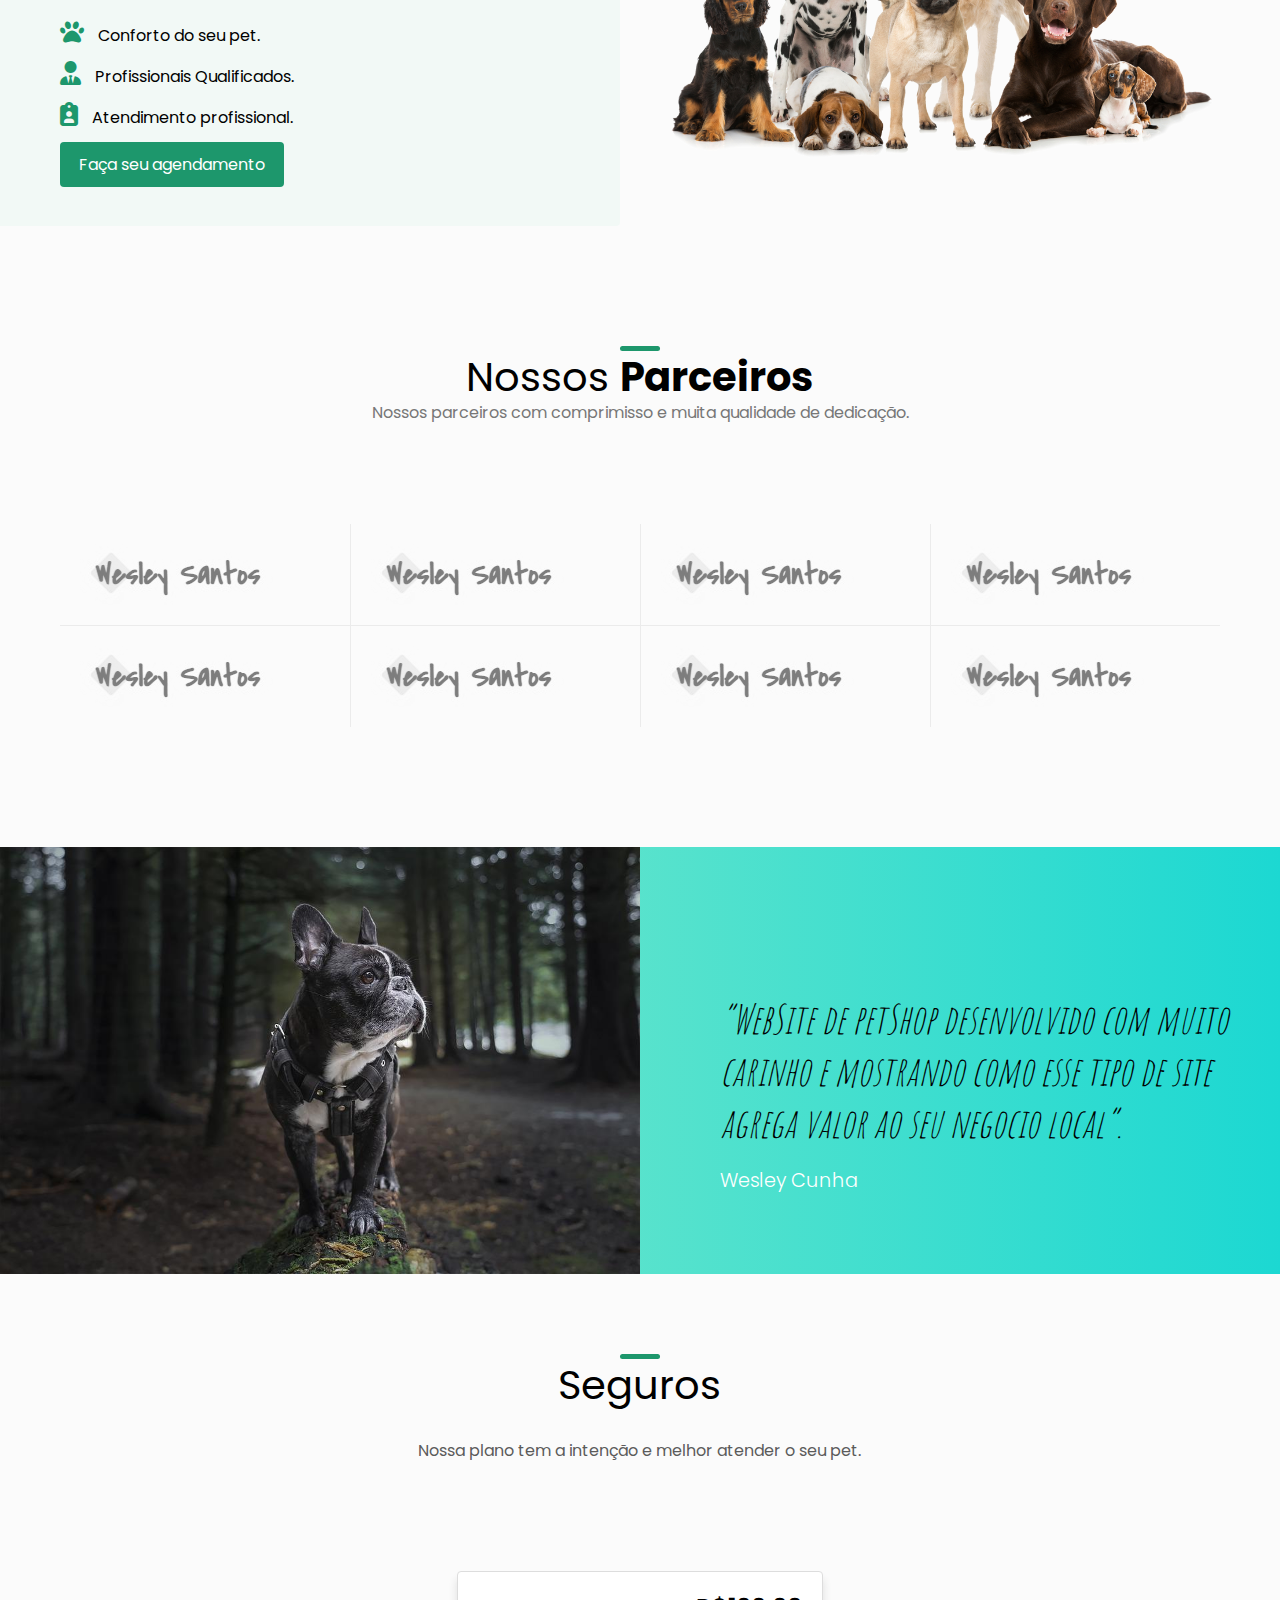
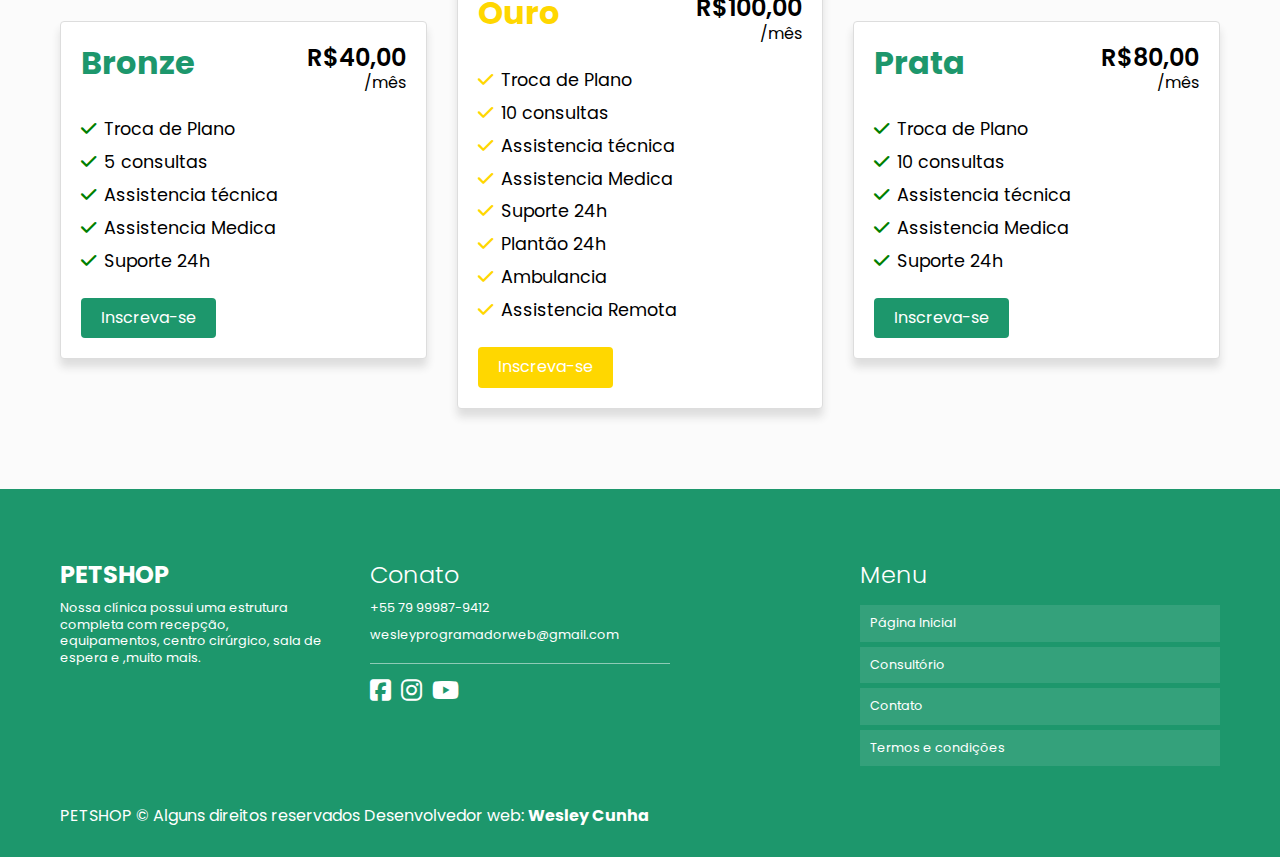
==== commit e879c59f: "micro ateração no codigo" ====
--- a/index.html
+++ b/index.html
@@ -121,7 +121,7 @@
         </article>
         <article class="depoimentos">
             <div>
-                <img src="./resources/img/bg-depoimentos.jpg" alt="">
+                <img src="./resources/img/seguro1.jpg" alt="">
             </div>
             <div class="depoimentos-conteudo">
                 <blockquote>
@@ -200,8 +200,6 @@
         <div class="footer-menu">
             <h2>Menu</h2>
             <li><a href="/">Página Inicial</a></li>
-            <li><a href="/">Cachorros</a></li>
-            <li><a href="/">Gatos</a></li>
             <li><a href="/">Consultório</a></li>
             <li><a href="/">Contato</a></li>
             <li><a href="/termos.html">Termos e condições</a></li>
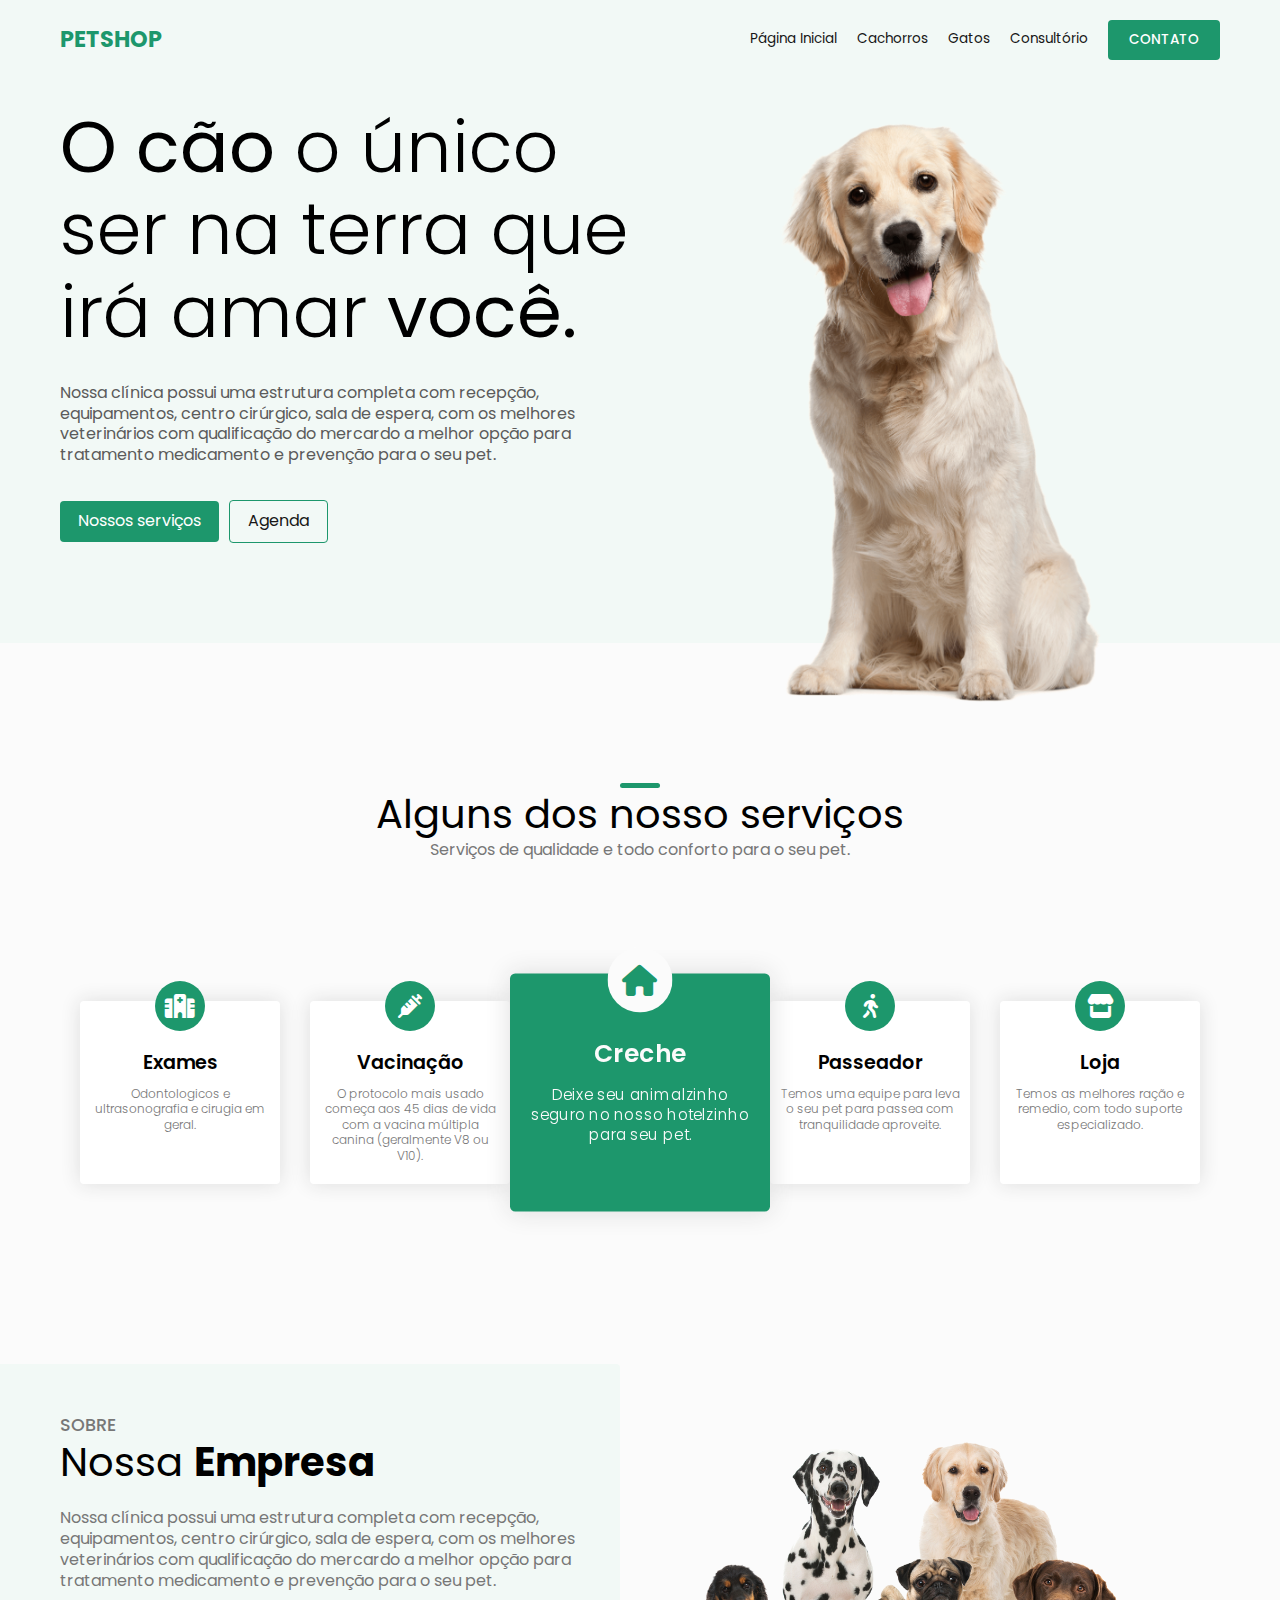
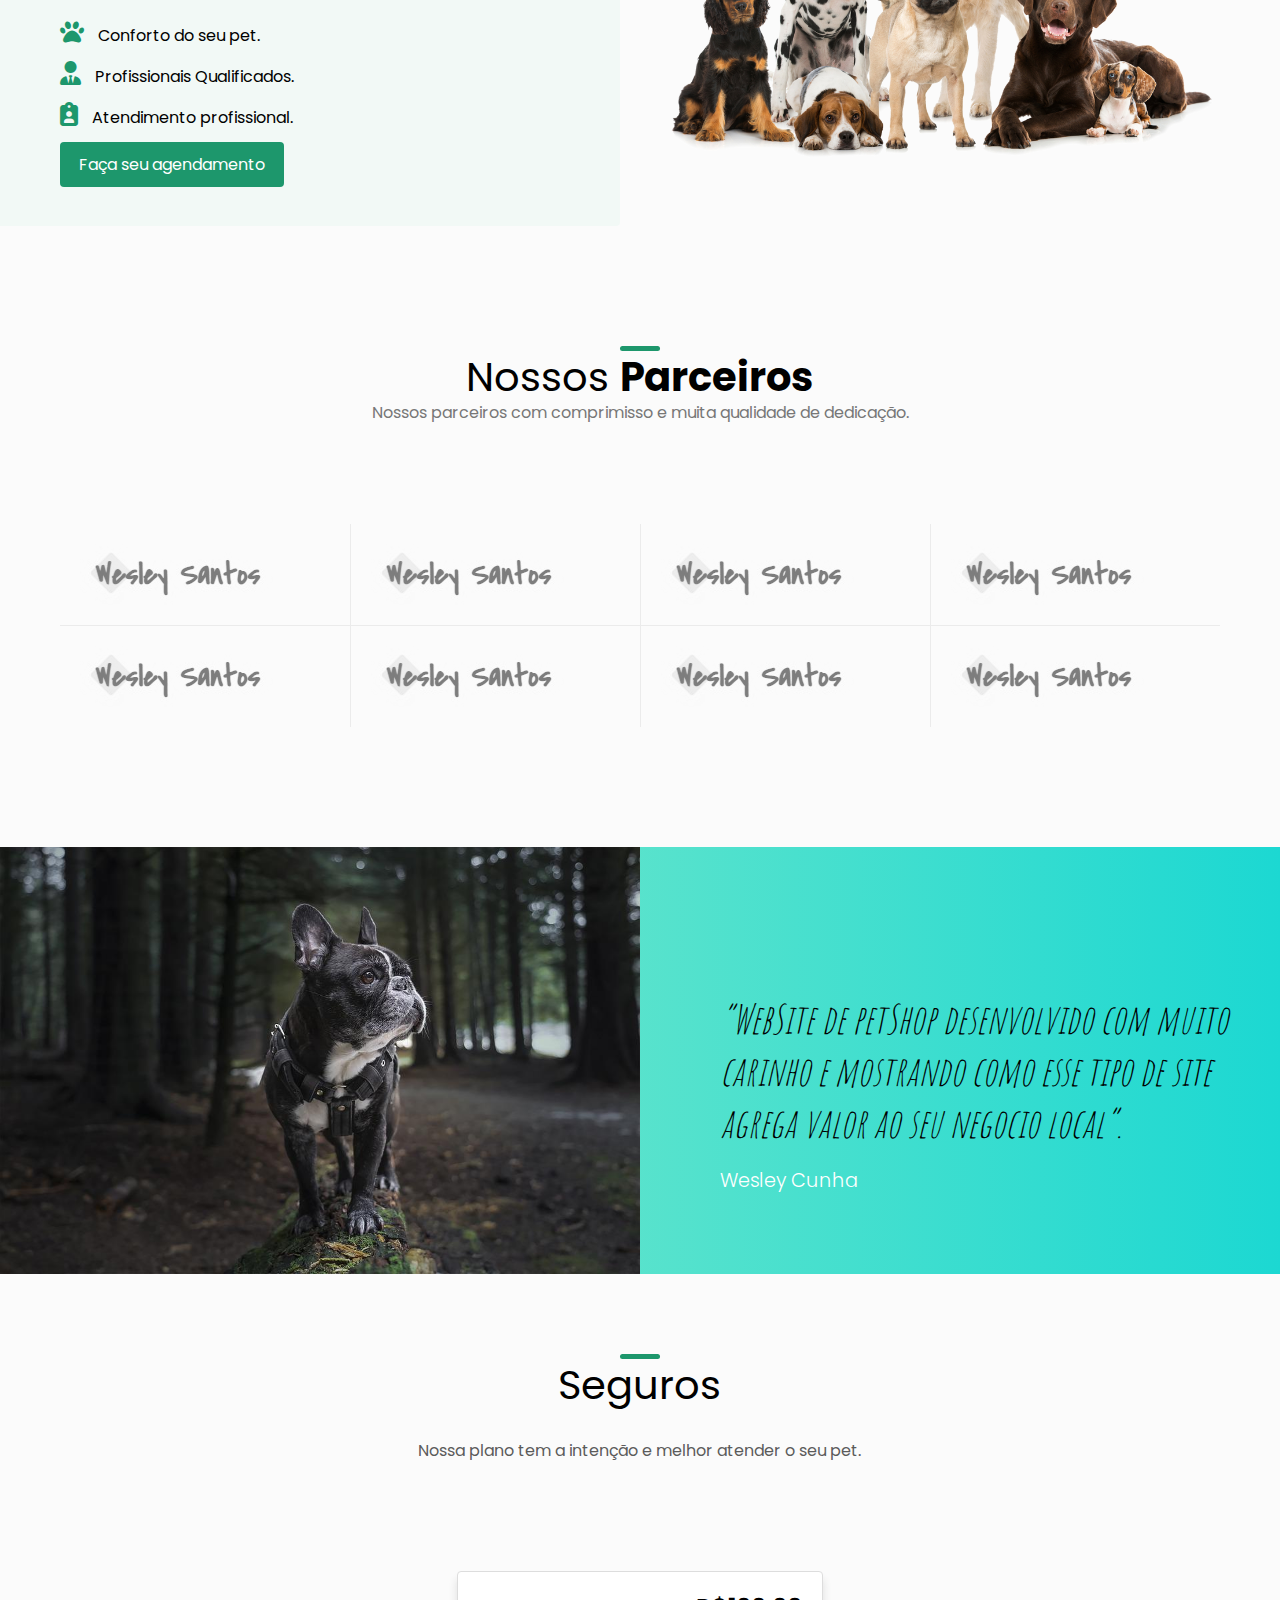
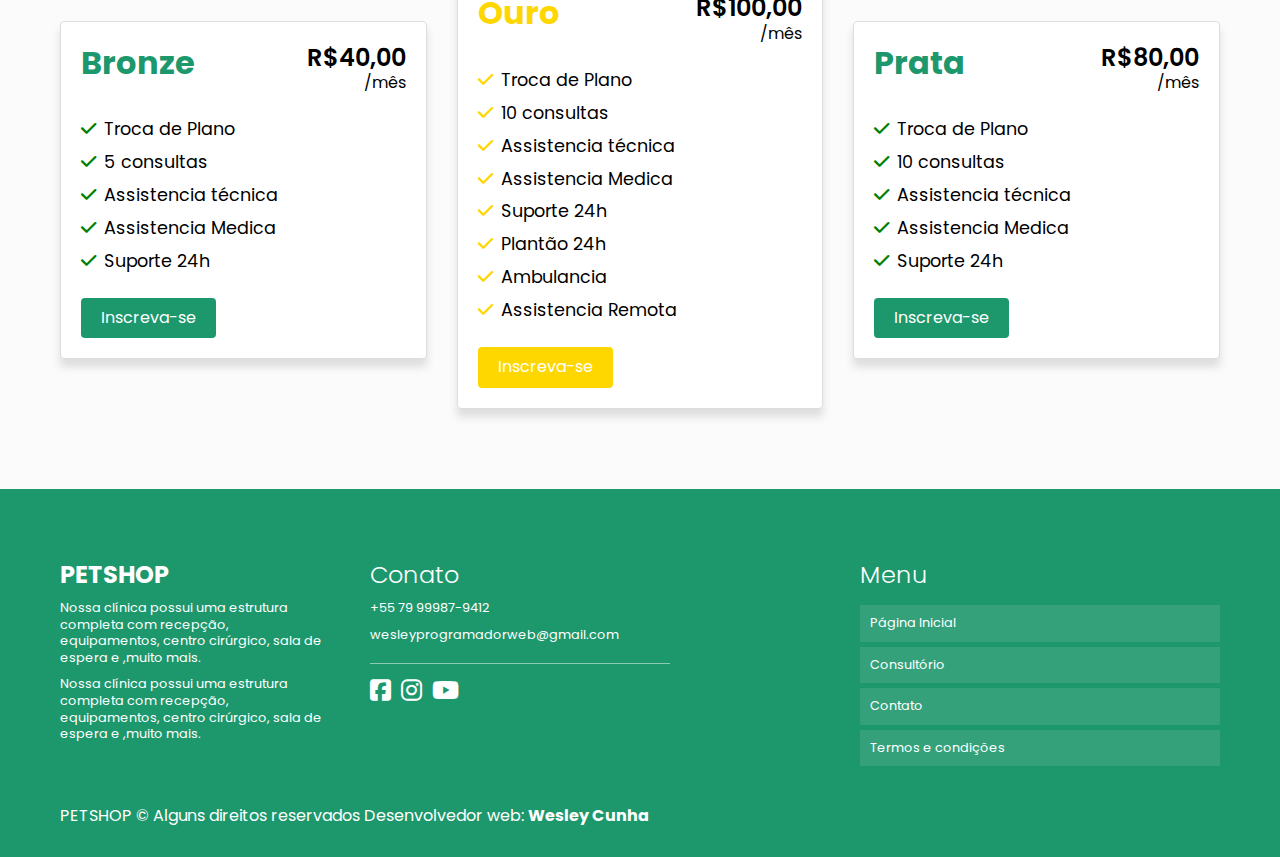
==== commit fda64f35: "alteração no footer" ====
--- a/index.html
+++ b/index.html
@@ -183,6 +183,7 @@
         <div class="footer-logo">
             <h2>PETSHOP</h2>
             <p>Nossa clínica possui uma estrutura completa com recepção, equipamentos, centro cirúrgico, sala de espera e ,muito mais.</p>
+            <p>Nossa clínica possui uma estrutura completa com recepção, equipamentos, centro cirúrgico, sala de espera e ,muito mais.</p>
         </div>
         <div class="footer-contato">
             <h2>Conato</h2>
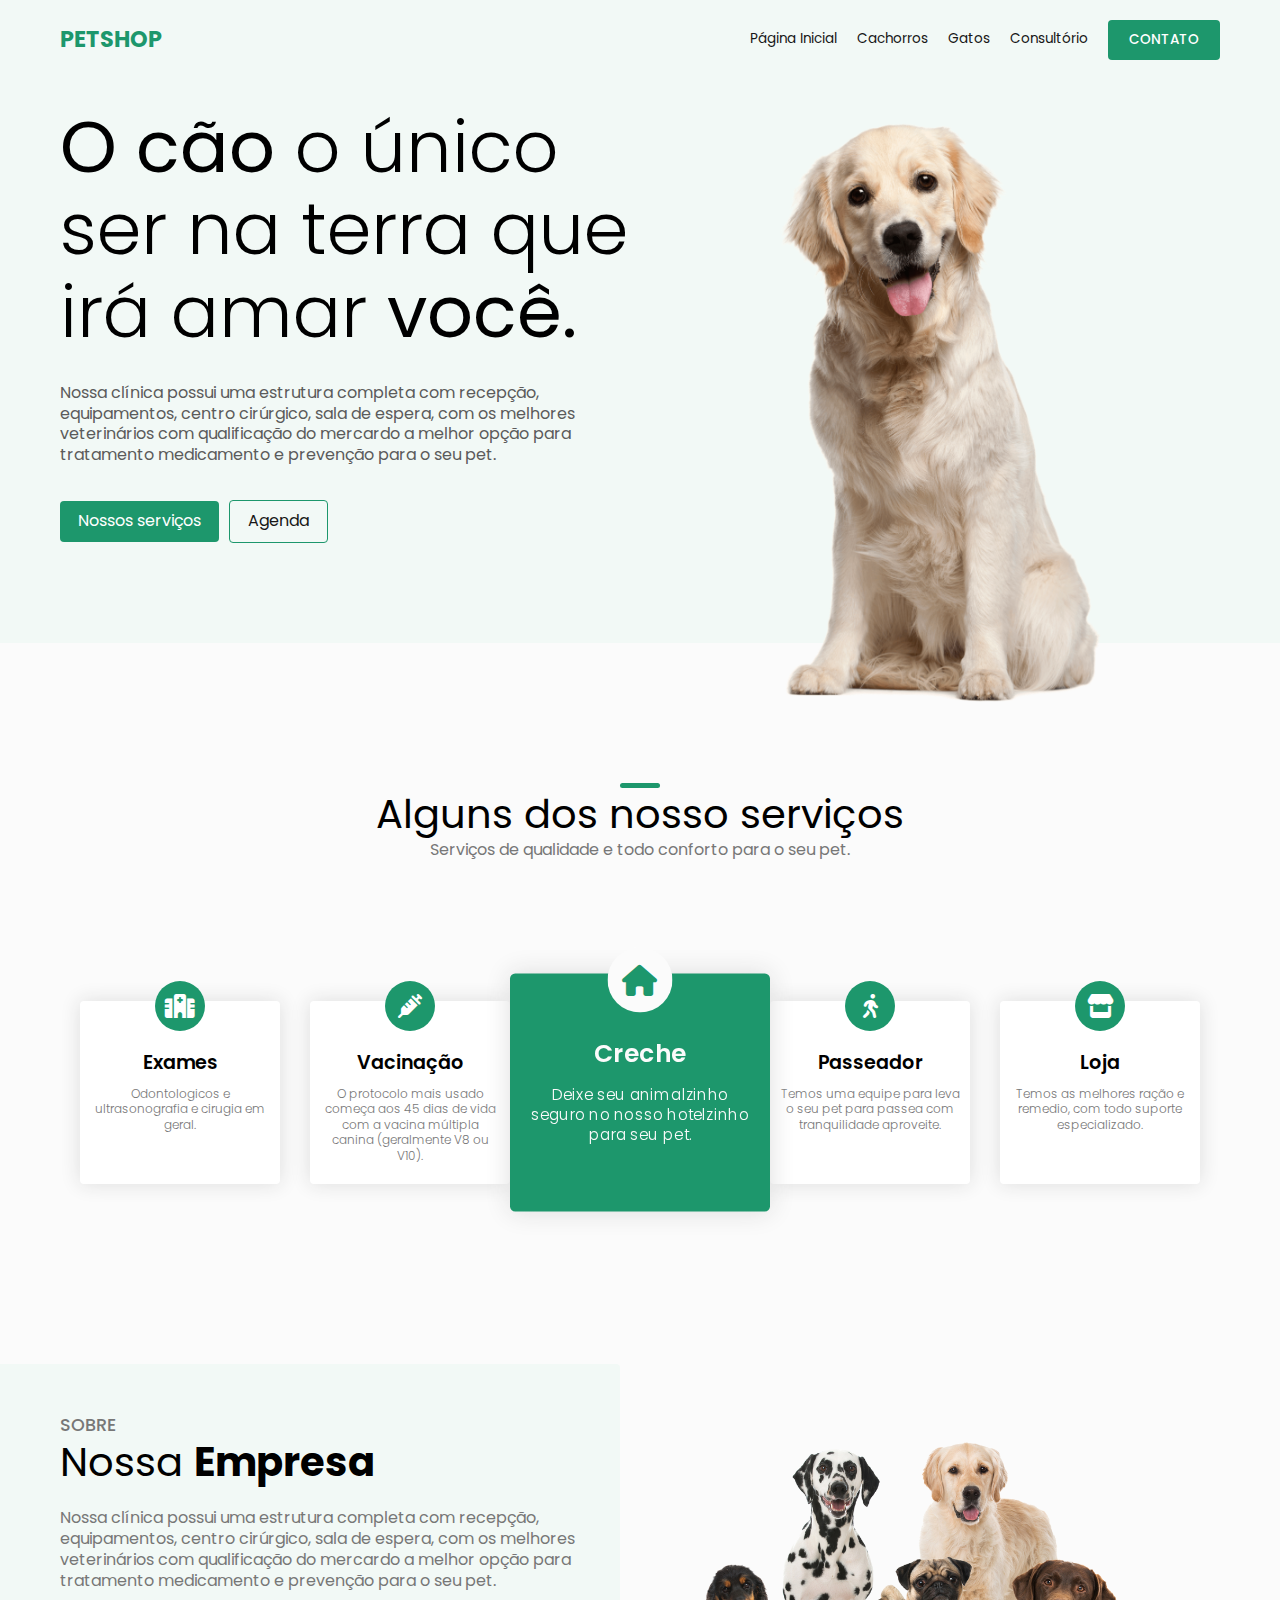
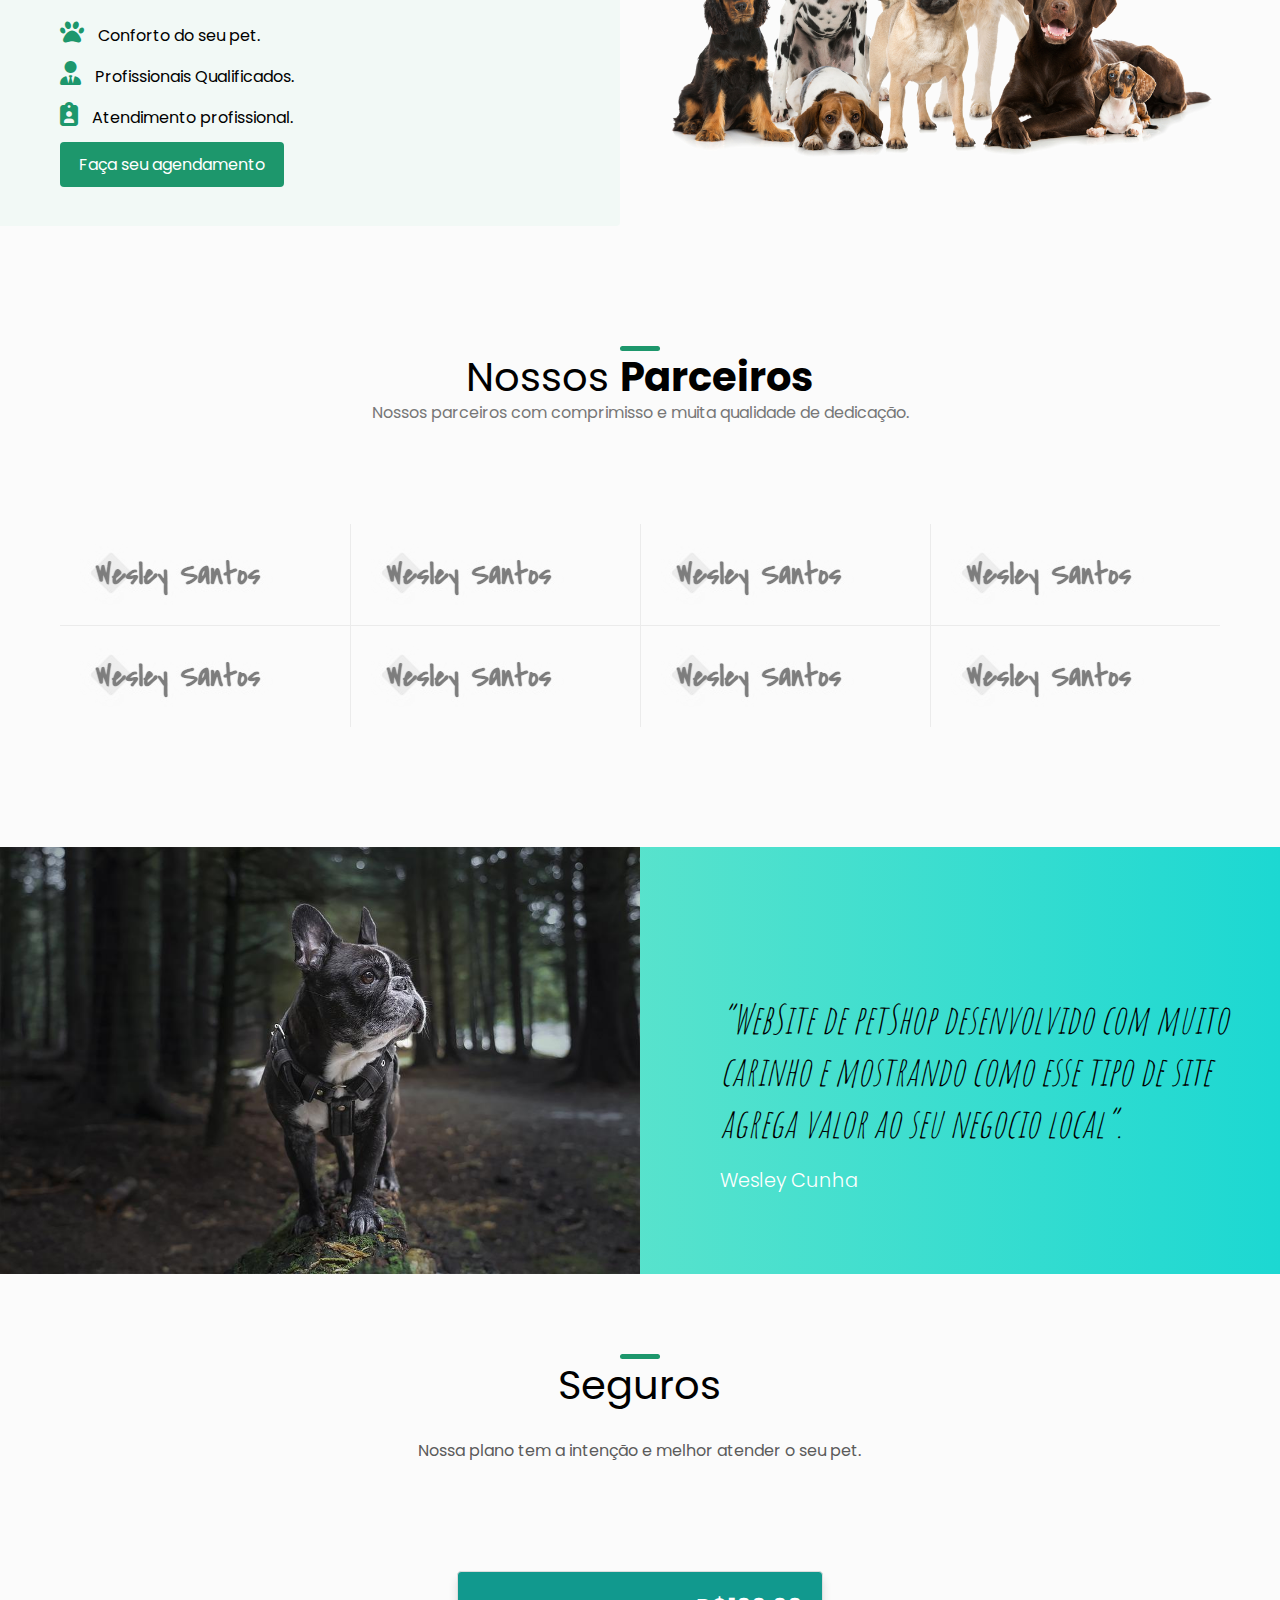
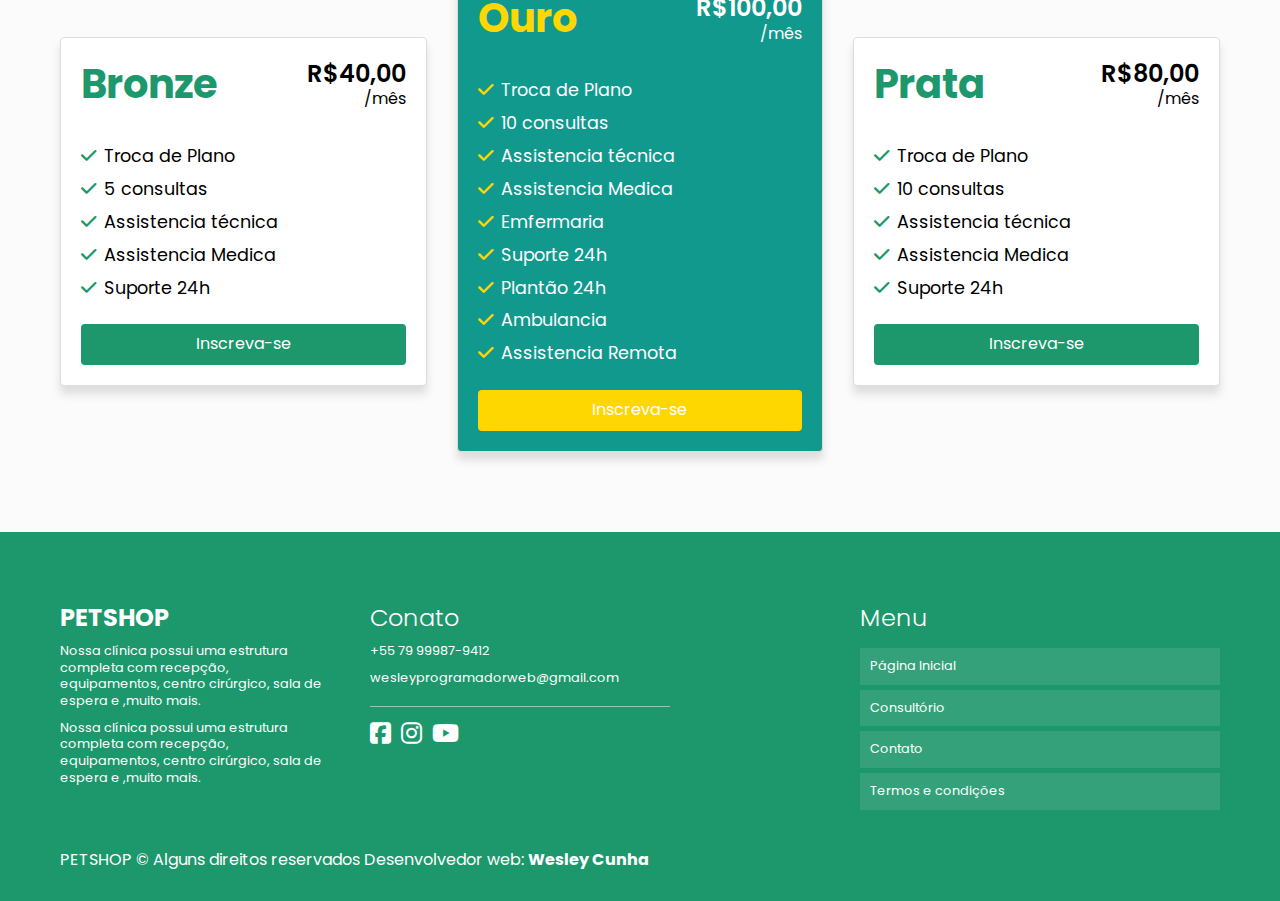
==== commit 84822207: "alteração no home" ====
--- a/index.html
+++ b/index.html
@@ -148,7 +148,7 @@
                     </ul>
                     <a href="">Inscreva-se</a>
                 </div>
-                <div class="seguros-item">
+                <div class="seguros-item  class-gold">
                     <h3 class="gold">Ouro</h3>
                     <span class="preco">R$100,00<span class="mes">/mês</span></span>
                     <ul>
@@ -156,6 +156,7 @@
                         <li><i class="fa-solid fa-check gold"></i>10 consultas</li>
                         <li><i class="fa-solid fa-check gold"></i>Assistencia técnica</li>
                         <li><i class="fa-solid fa-check gold"></i>Assistencia Medica</li>
+                        <li><i class="fa-solid fa-check gold"></i>Emfermaria</li>
                         <li><i class="fa-solid fa-check gold"></i>Suporte 24h</li>
                         <li><i class="fa-solid fa-check gold"></i>Plantão 24h</li>
                         <li><i class="fa-solid fa-check gold"></i>Ambulancia</li>
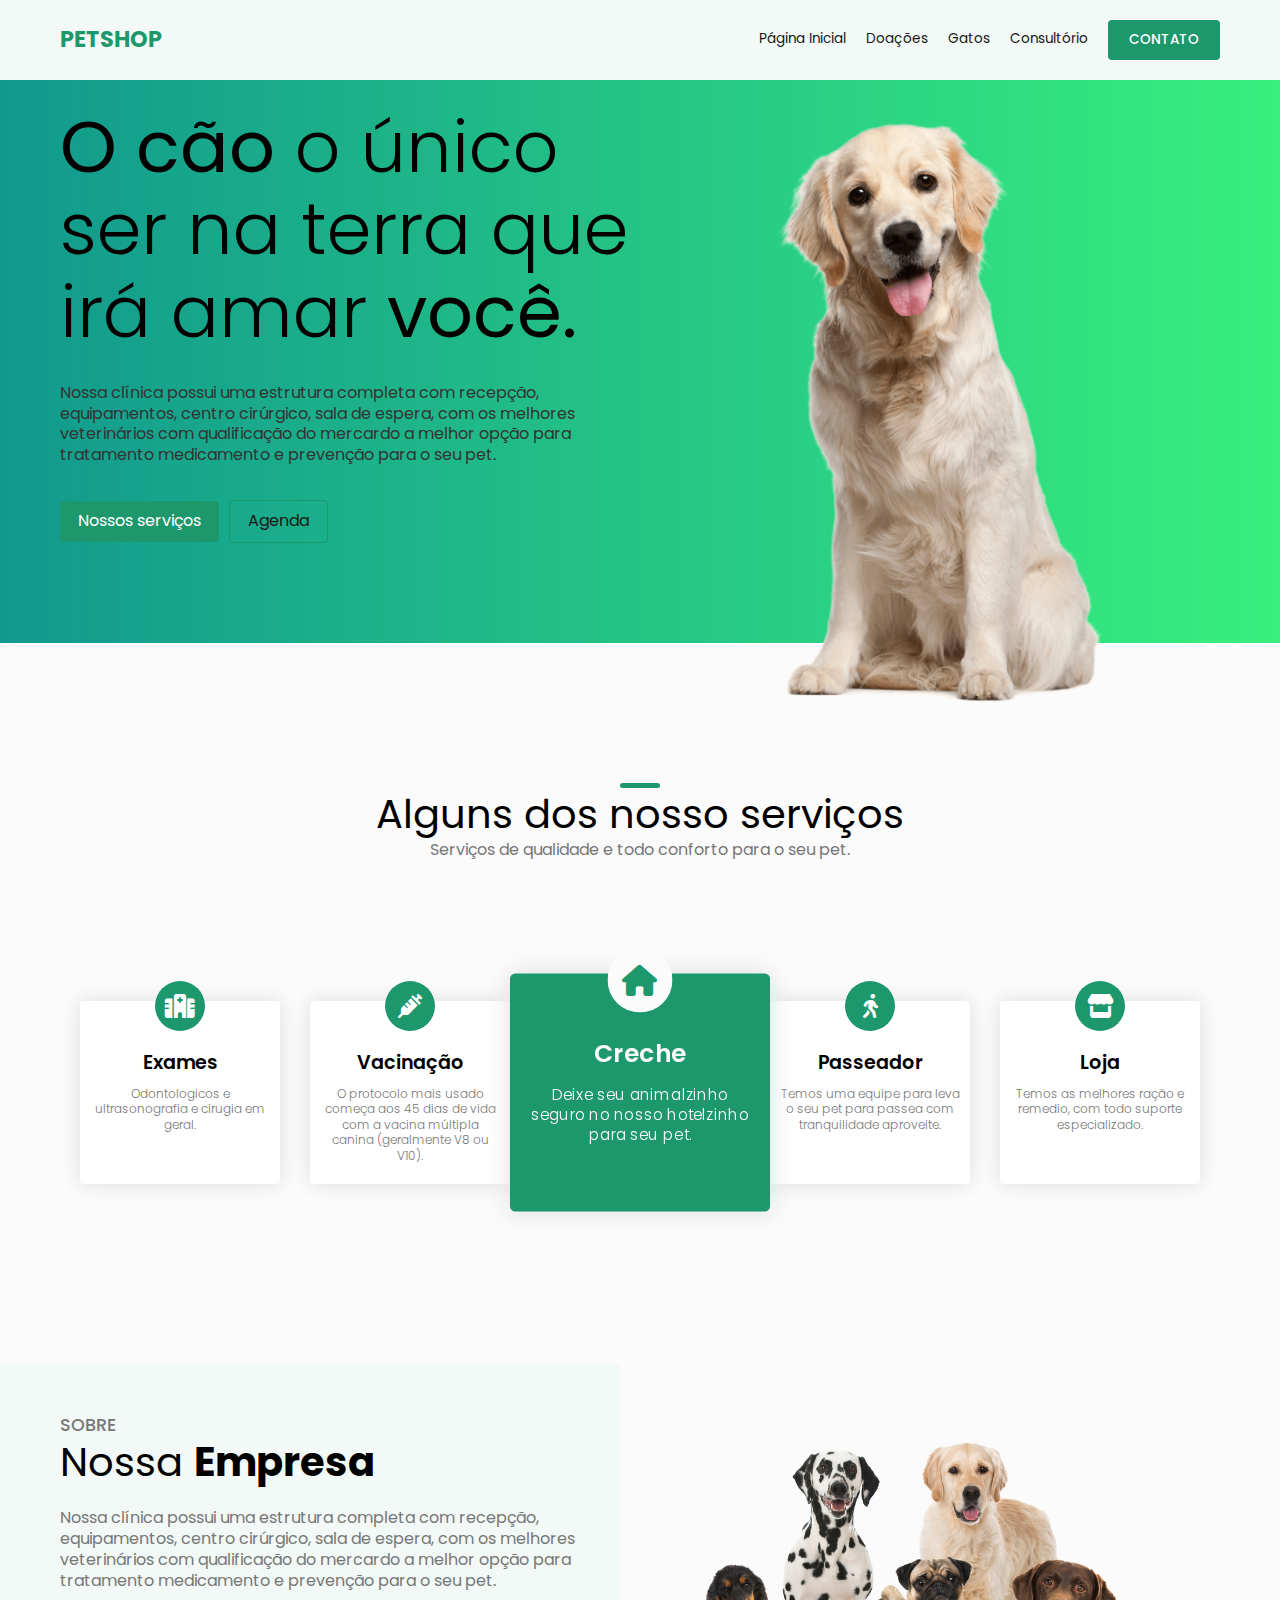
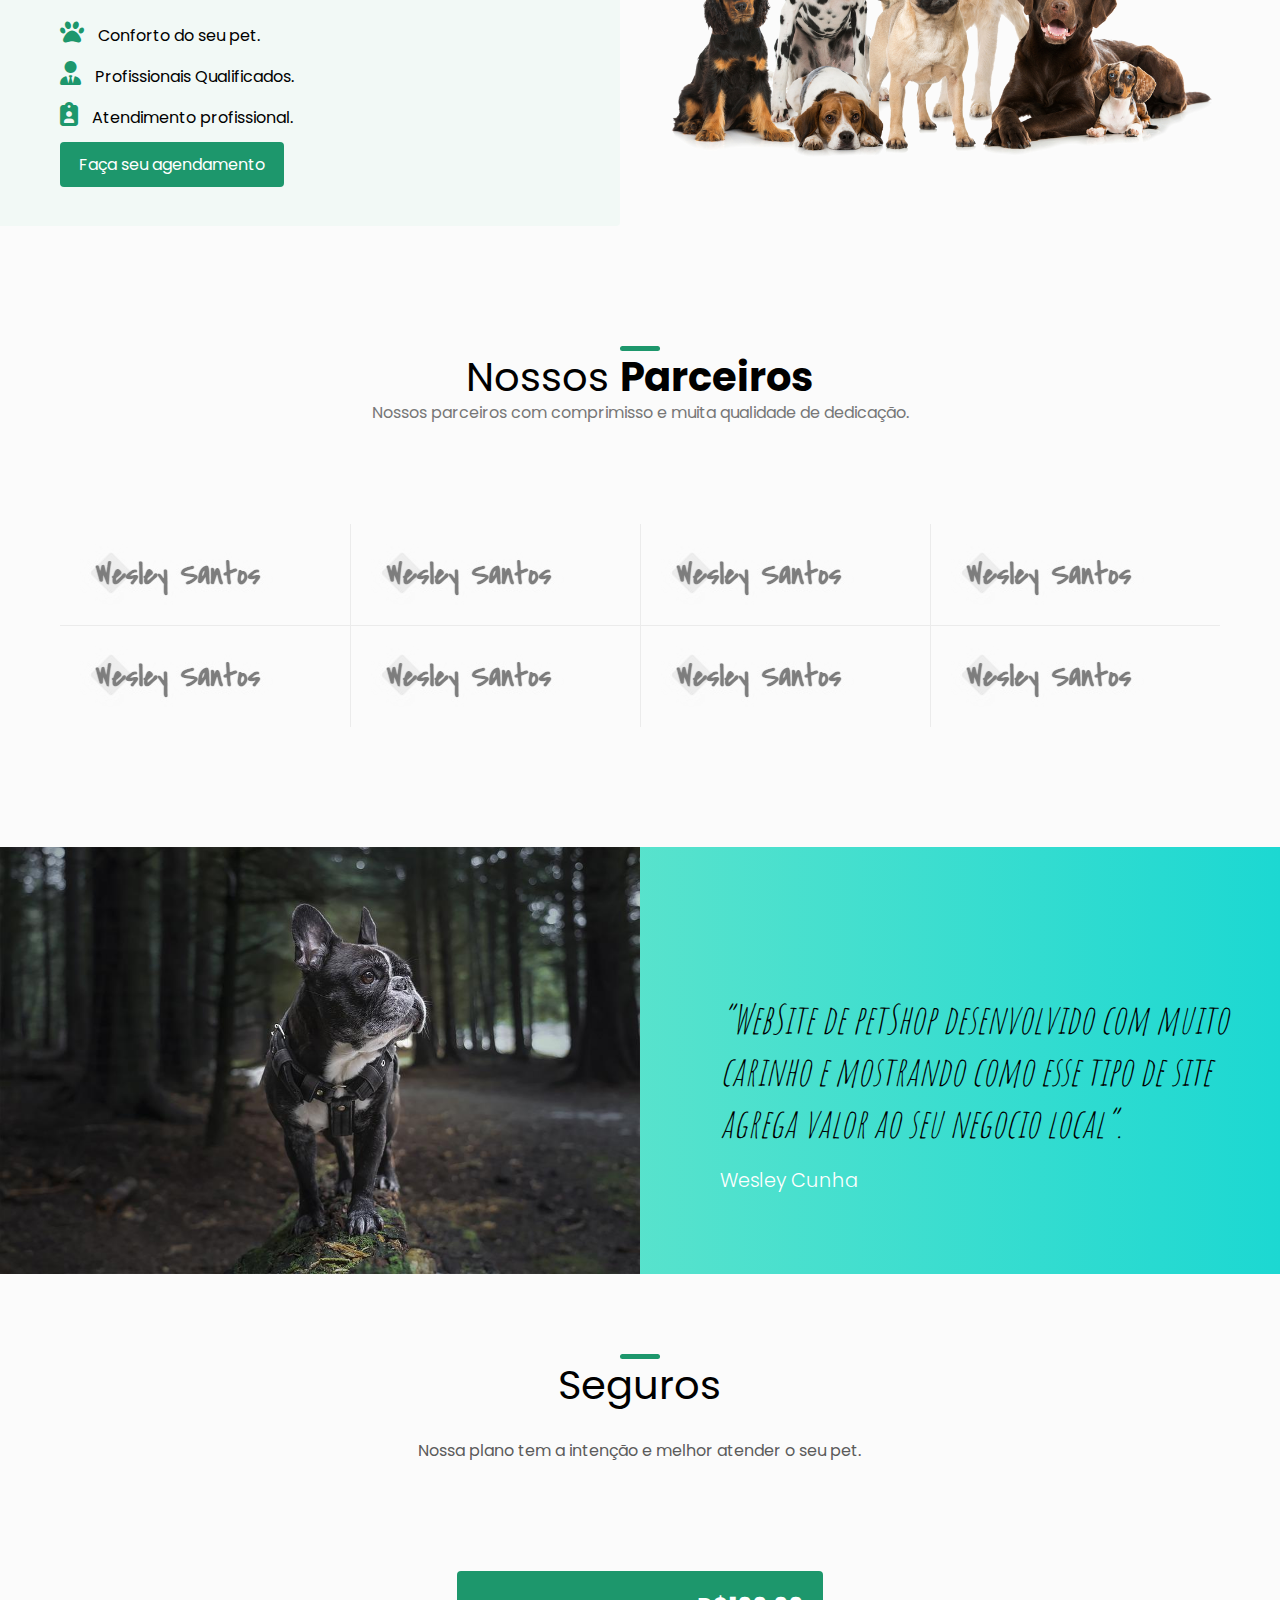
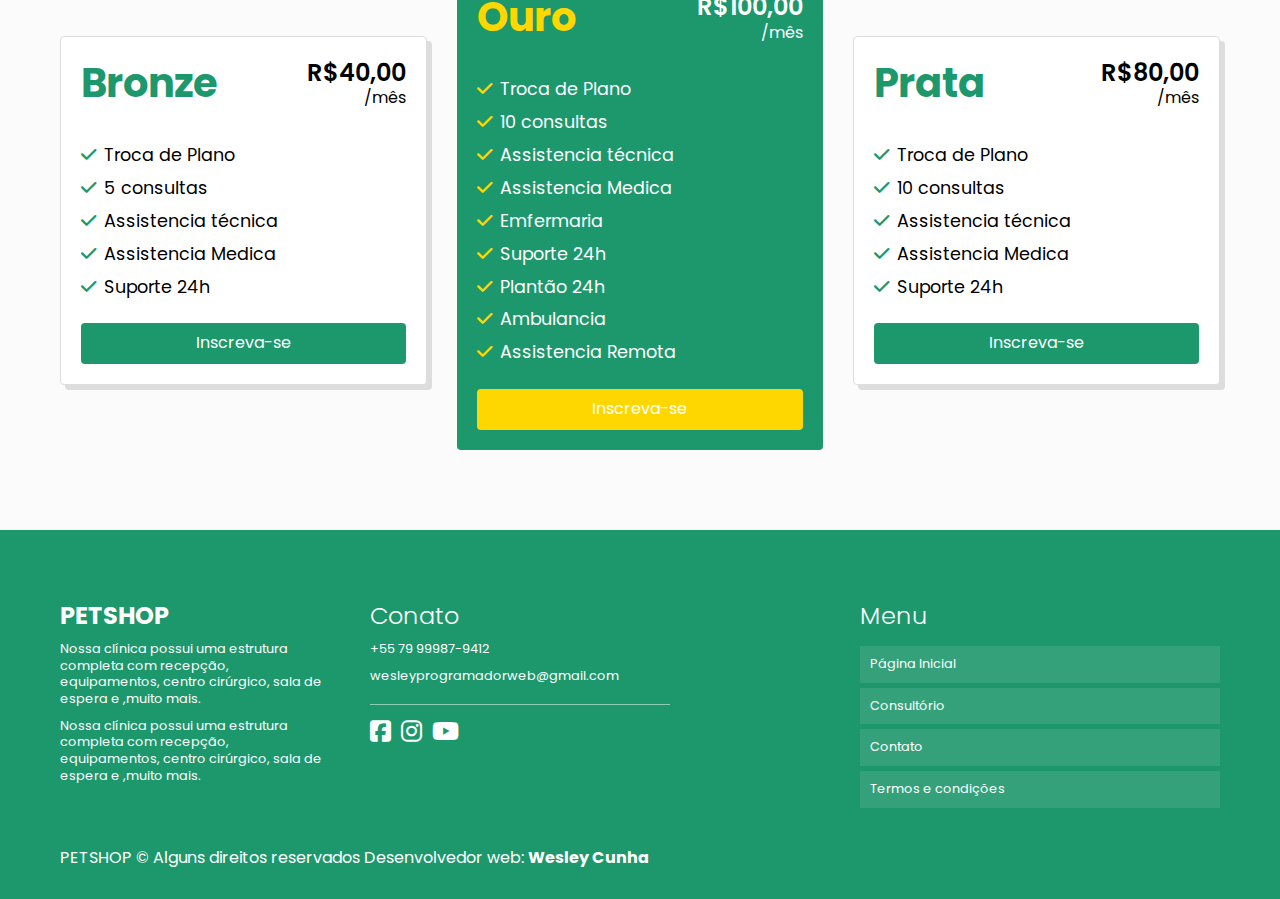
==== commit 9dd72fef: "criado a pagina de adote-me" ====
--- a/index.html
+++ b/index.html
@@ -22,7 +22,7 @@
             <nav aria-label="Primaria">
                 <ul class="header-menu-principal">
                     <li><a href="/">Página Inicial</a></li>
-                    <li><a href="/">Cachorros</a></li>
+                    <li><a href="/doacoes.html">Doações</a></li>
                     <li><a href="/">Gatos</a></li>
                     <li><a href="/">Consultório</a></li>
                     <li><a href="/">Contato</a></li>
@@ -179,36 +179,36 @@
             </div>
         </article>
     </main>
-<footer class="footer-bg">
-    <div class="container footer">
-        <div class="footer-logo">
-            <h2>PETSHOP</h2>
-            <p>Nossa clínica possui uma estrutura completa com recepção, equipamentos, centro cirúrgico, sala de espera e ,muito mais.</p>
-            <p>Nossa clínica possui uma estrutura completa com recepção, equipamentos, centro cirúrgico, sala de espera e ,muito mais.</p>
+    <footer class="footer-bg">
+        <div class="container footer">
+            <div class="footer-logo">
+                <h2>PETSHOP</h2>
+                <p>Nossa clínica possui uma estrutura completa com recepção, equipamentos, centro cirúrgico, sala de espera e ,muito mais.</p>
+                <p>Nossa clínica possui uma estrutura completa com recepção, equipamentos, centro cirúrgico, sala de espera e ,muito mais.</p>
+            </div>
+            <div class="footer-contato">
+                <h2>Conato</h2>
+                <ul>
+                    <li><a href="tel:+55799999879412"></a>+55 79 99987-9412</li>
+                    <li><a href="mailto:wesleyprogramadorweb@gmail.com"></a>wesleyprogramadorweb@gmail.com</li>
+                    <li></li>
+                </ul>
+                <div class="footer-redes">
+                    <a href=""><i class="fa-brands fa-facebook-square"></i></a>
+                    <a href=""><i class="fa-brands fa-instagram"></i></a>
+                    <a href=""><i class="fa-brands fa-youtube"></i></a>
+                </div>
+            </div>
+            <div class="footer-menu">
+                <h2>Menu</h2>
+                <li><a href="/">Página Inicial</a></li>
+                <li><a href="/">Consultório</a></li>
+                <li><a href="/">Contato</a></li>
+                <li><a href="/termos.html">Termos e condições</a></li>
+            </div>
+            <div class="footer-copy">PETSHOP © Alguns direitos reservados Desenvolvedor web: <strong>Wesley Cunha</strong></div>
         </div>
-        <div class="footer-contato">
-            <h2>Conato</h2>
-            <ul>
-                <li><a href="tel:+55799999879412"></a>+55 79 99987-9412</li>
-                <li><a href="mailto:wesleyprogramadorweb@gmail.com"></a>wesleyprogramadorweb@gmail.com</li>
-                <li></li>
-            </ul>
-            <div class="footer-redes">
-                <a href=""><i class="fa-brands fa-facebook-square"></i></a>
-                <a href=""><i class="fa-brands fa-instagram"></i></a>
-                <a href=""><i class="fa-brands fa-youtube"></i></a>
-            </div>
-        </div>
-        <div class="footer-menu">
-            <h2>Menu</h2>
-            <li><a href="/">Página Inicial</a></li>
-            <li><a href="/">Consultório</a></li>
-            <li><a href="/">Contato</a></li>
-            <li><a href="/termos.html">Termos e condições</a></li>
-        </div>
-        <div class="footer-copy">PETSHOP © Alguns direitos reservados Desenvolvedor web: <strong>Wesley Cunha</strong></div>
-    </div>
-</footer>
-</body>
-
-</html>+    </footer>
+    </body>
+
+    </html>--- a/resources/css/style.dev.css
+++ b/resources/css/style.dev.css
@@ -10,4 +10,8 @@
 @import "footer.css";
 
 /* termos */
-@import "termos.css";+@import "termos.css";
+
+
+/* termos */
+@import "doacoes.css";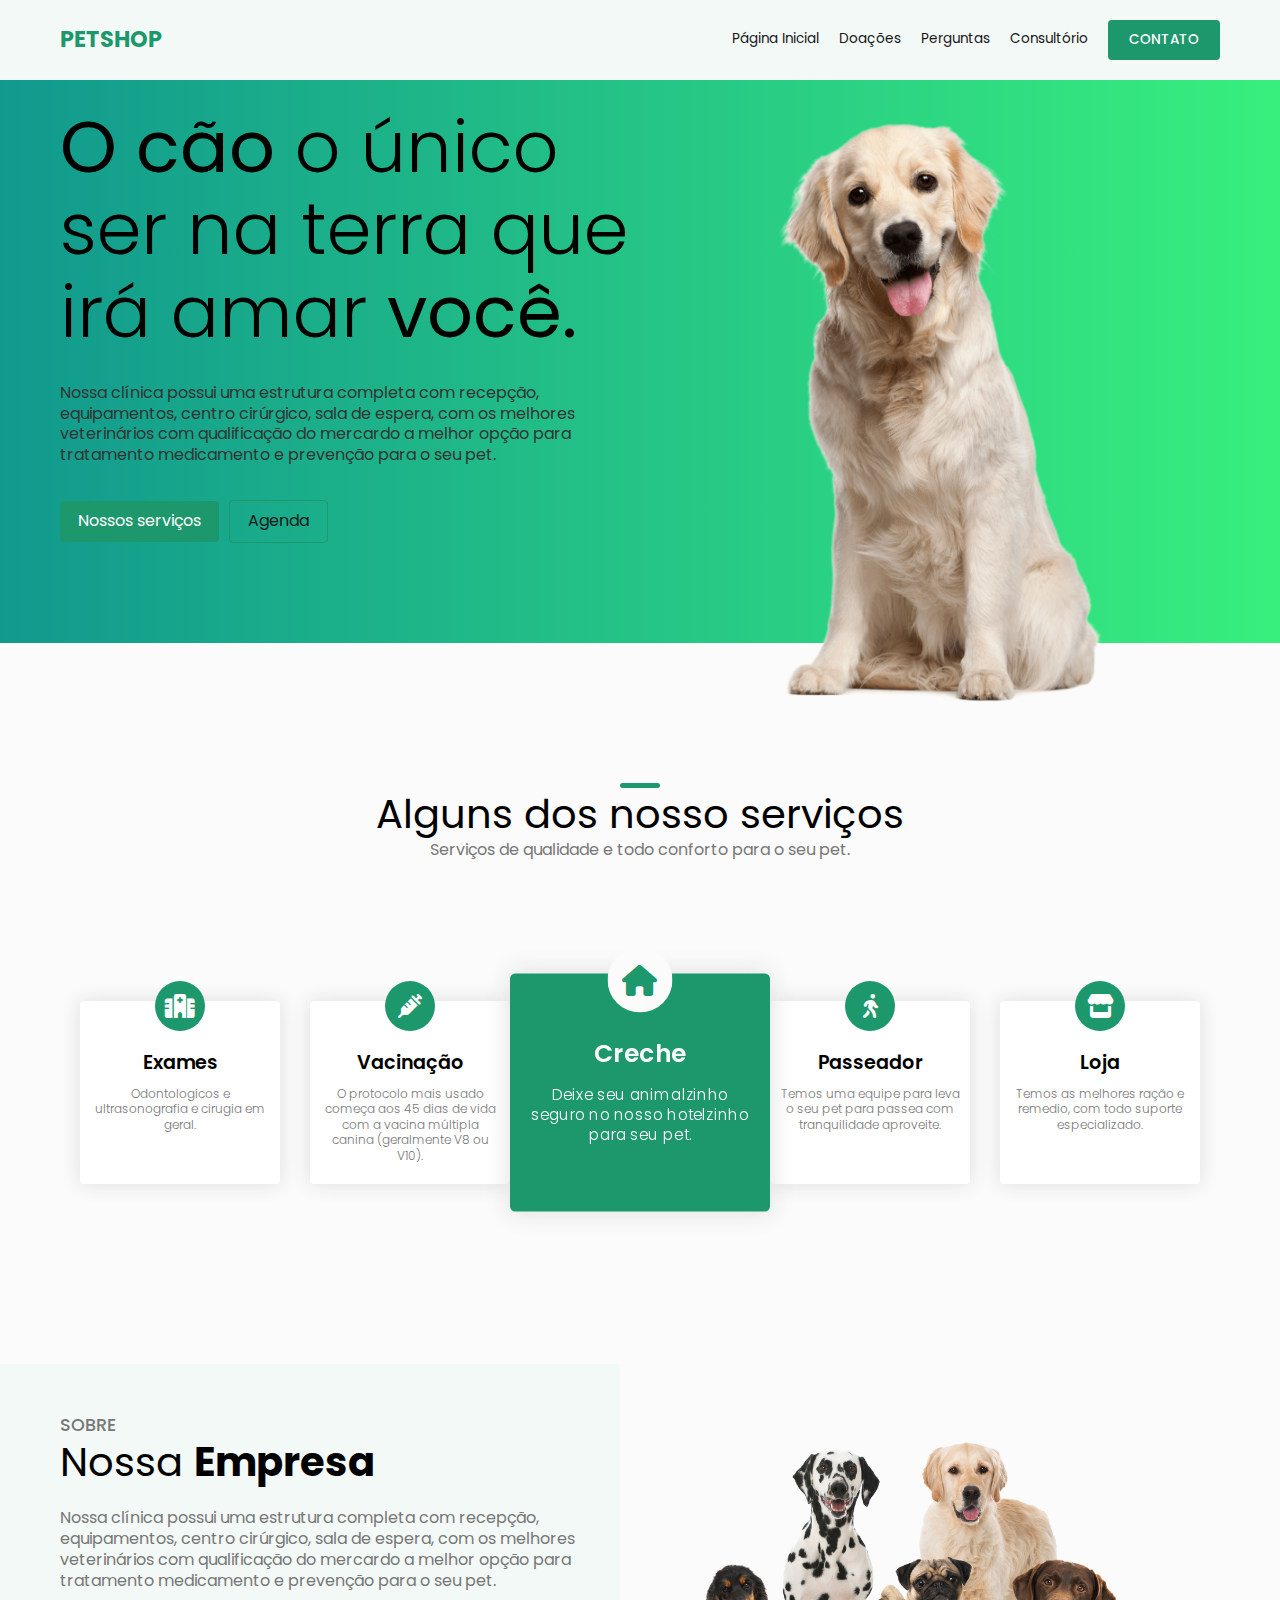
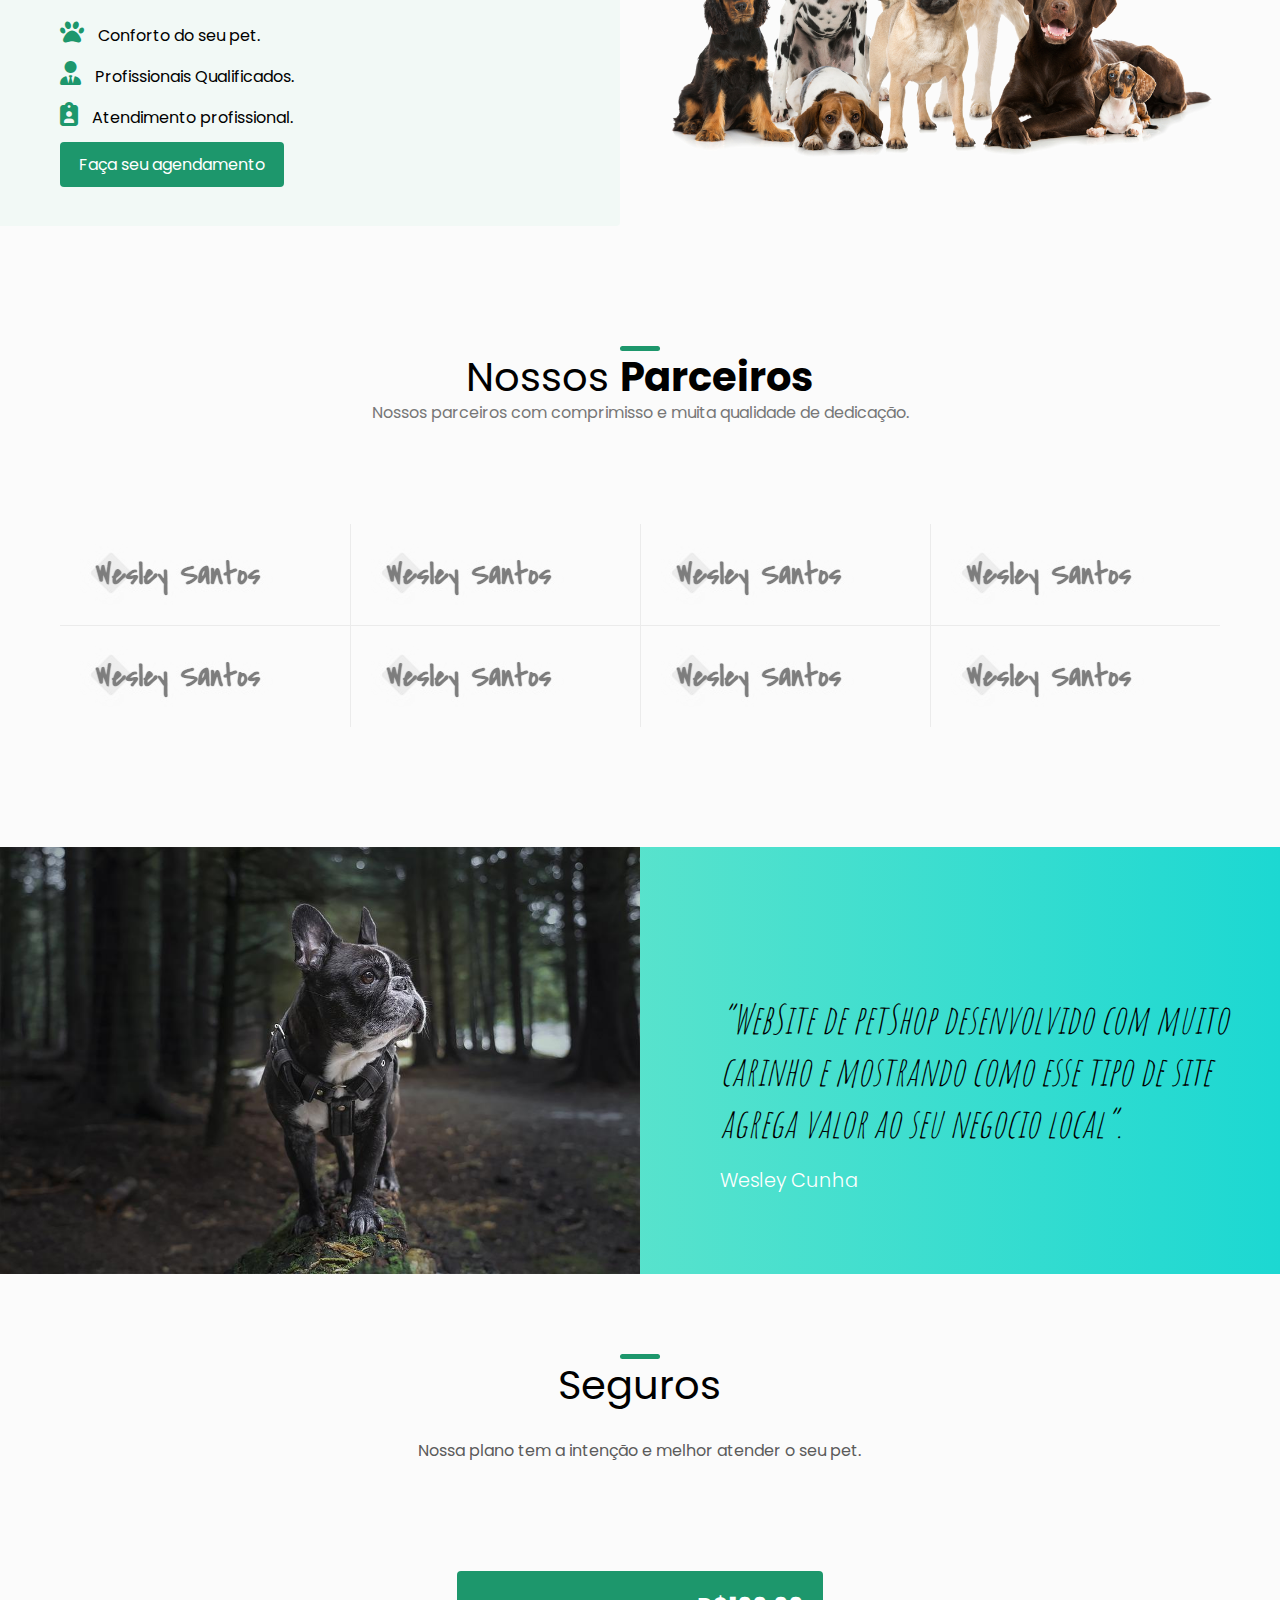
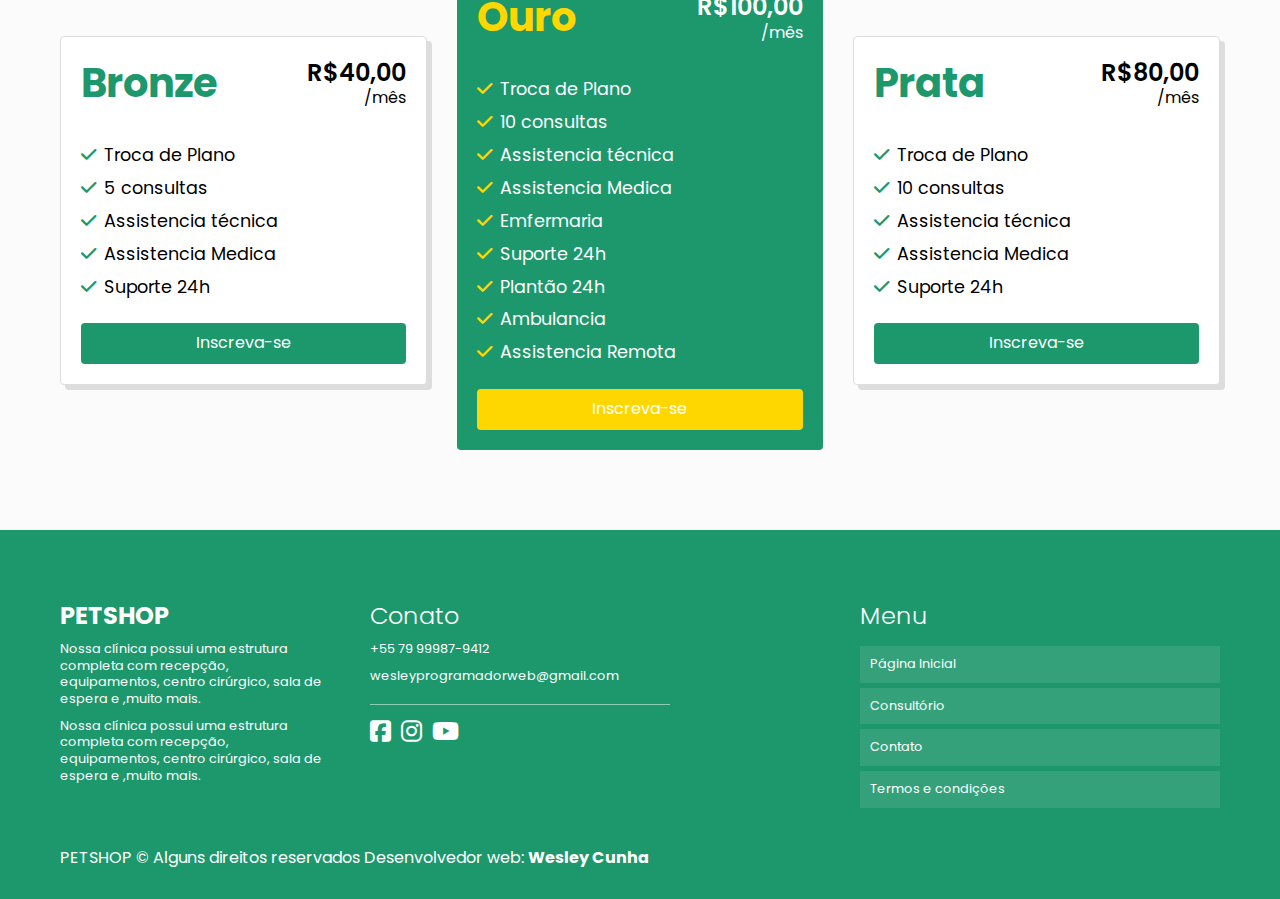
==== commit 13454574: "alteração no porjeto geral" ====
--- a/index.html
+++ b/index.html
@@ -23,9 +23,9 @@
                 <ul class="header-menu-principal">
                     <li><a href="/">Página Inicial</a></li>
                     <li><a href="/doacoes.html">Doações</a></li>
-                    <li><a href="/">Gatos</a></li>
+                    <li><a href="/perguntas.html">Perguntas</a></li>
                     <li><a href="/">Consultório</a></li>
-                    <li><a href="/">Contato</a></li>
+                    <li><a href="/contato.html">Contato</a></li>
                 </ul>
             </nav>
             <!--===== icone menu hamburgue =====-->
@@ -189,8 +189,10 @@
             <div class="footer-contato">
                 <h2>Conato</h2>
                 <ul>
-                    <li><a href="tel:+55799999879412"></a>+55 79 99987-9412</li>
-                    <li><a href="mailto:wesleyprogramadorweb@gmail.com"></a>wesleyprogramadorweb@gmail.com</li>
+                    <li>
+                        <a href="tel:+55799999879412"></a>+55 79 99987-9412</li>
+                    <li>
+                        <a href="mailto:wesleyprogramadorweb@gmail.com"></a>wesleyprogramadorweb@gmail.com</li>
                     <li></li>
                 </ul>
                 <div class="footer-redes">
@@ -209,6 +211,6 @@
             <div class="footer-copy">PETSHOP © Alguns direitos reservados Desenvolvedor web: <strong>Wesley Cunha</strong></div>
         </div>
     </footer>
-    </body>
-
-    </html>+</body>
+
+</html>--- a/resources/css/style.dev.css
+++ b/resources/css/style.dev.css
@@ -1,4 +1,5 @@
 /* home */
+
 @import "reset.css";
 @import "header.css";
 @import "introducao.css";
@@ -10,8 +11,20 @@
 @import "footer.css";
 
 /* termos */
+
 @import "termos.css";
+
+/* termos */
+
+@import "doacoes.css";
+
+/* termos */
+@import "perguntas.css";
 
 
 /* termos */
-@import "doacoes.css";+@import "doberman.css";
+
+
+/* termos */
+@import "contato.css";